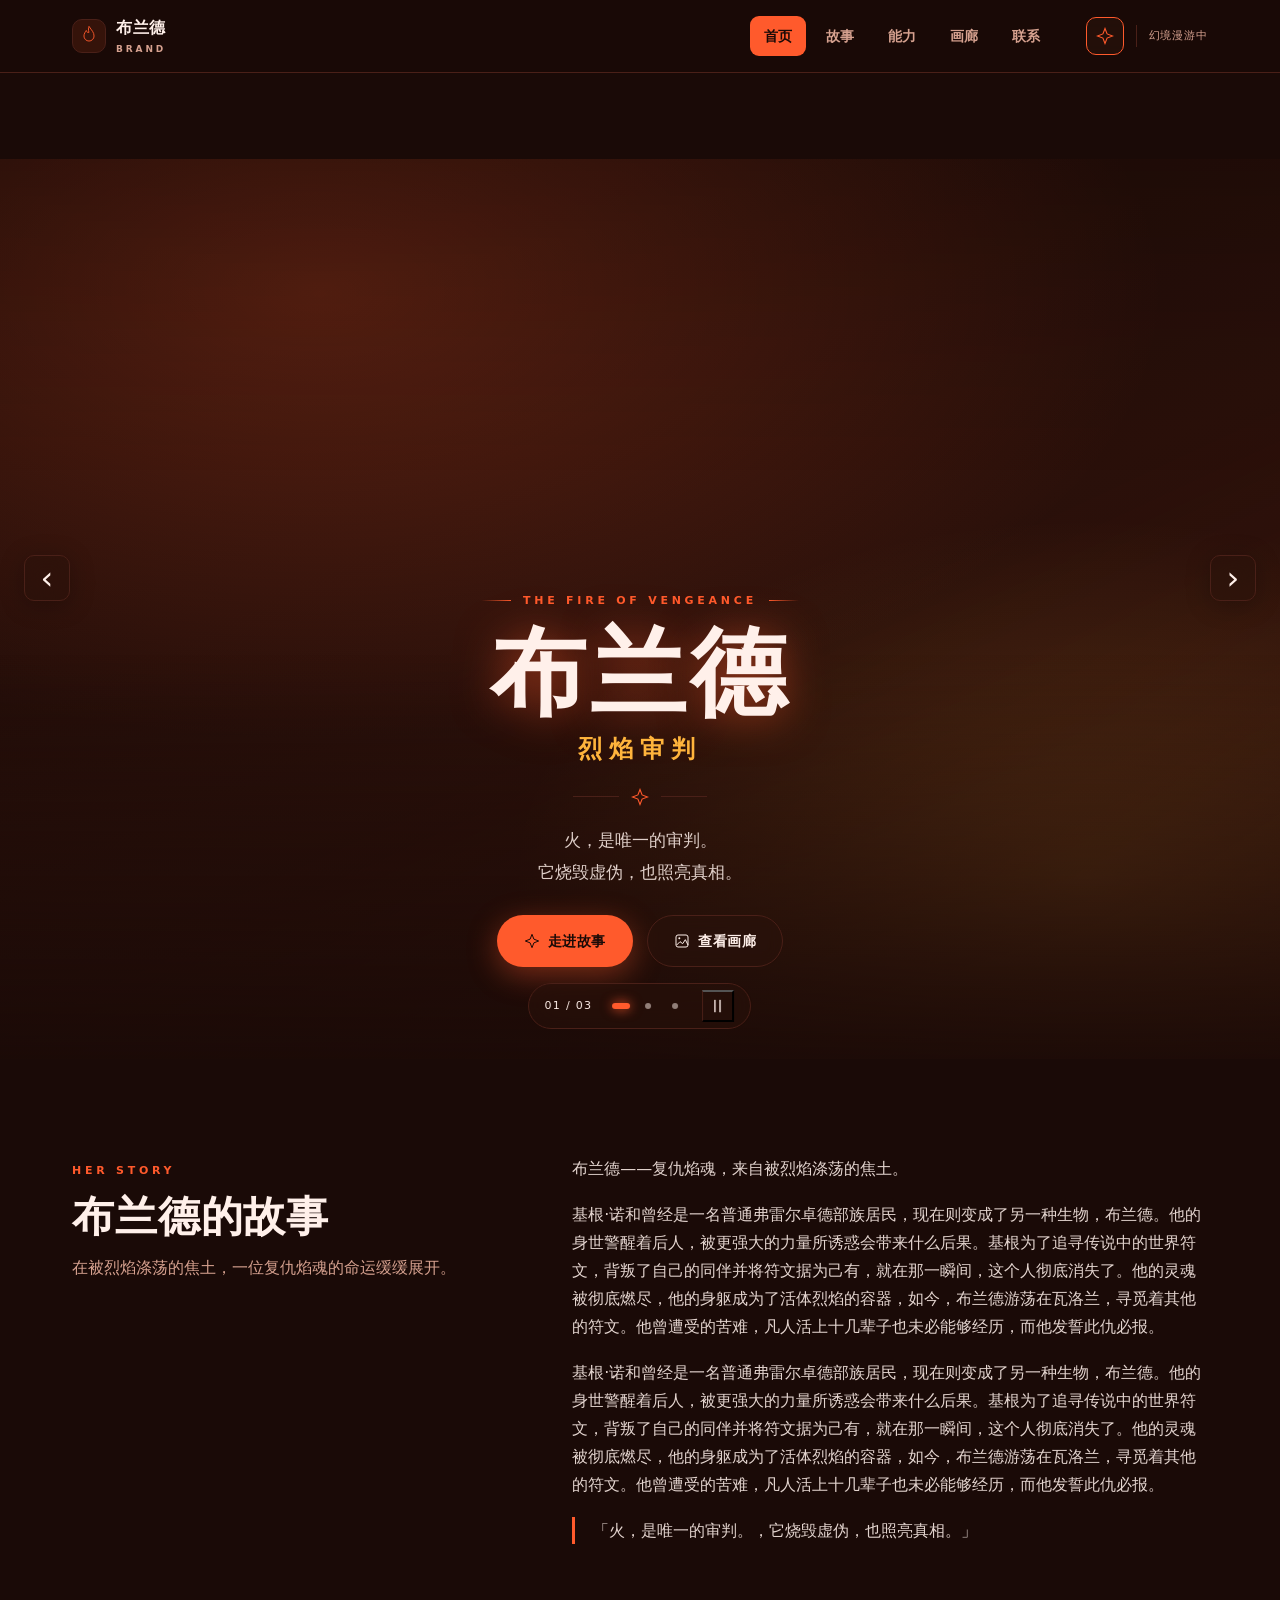
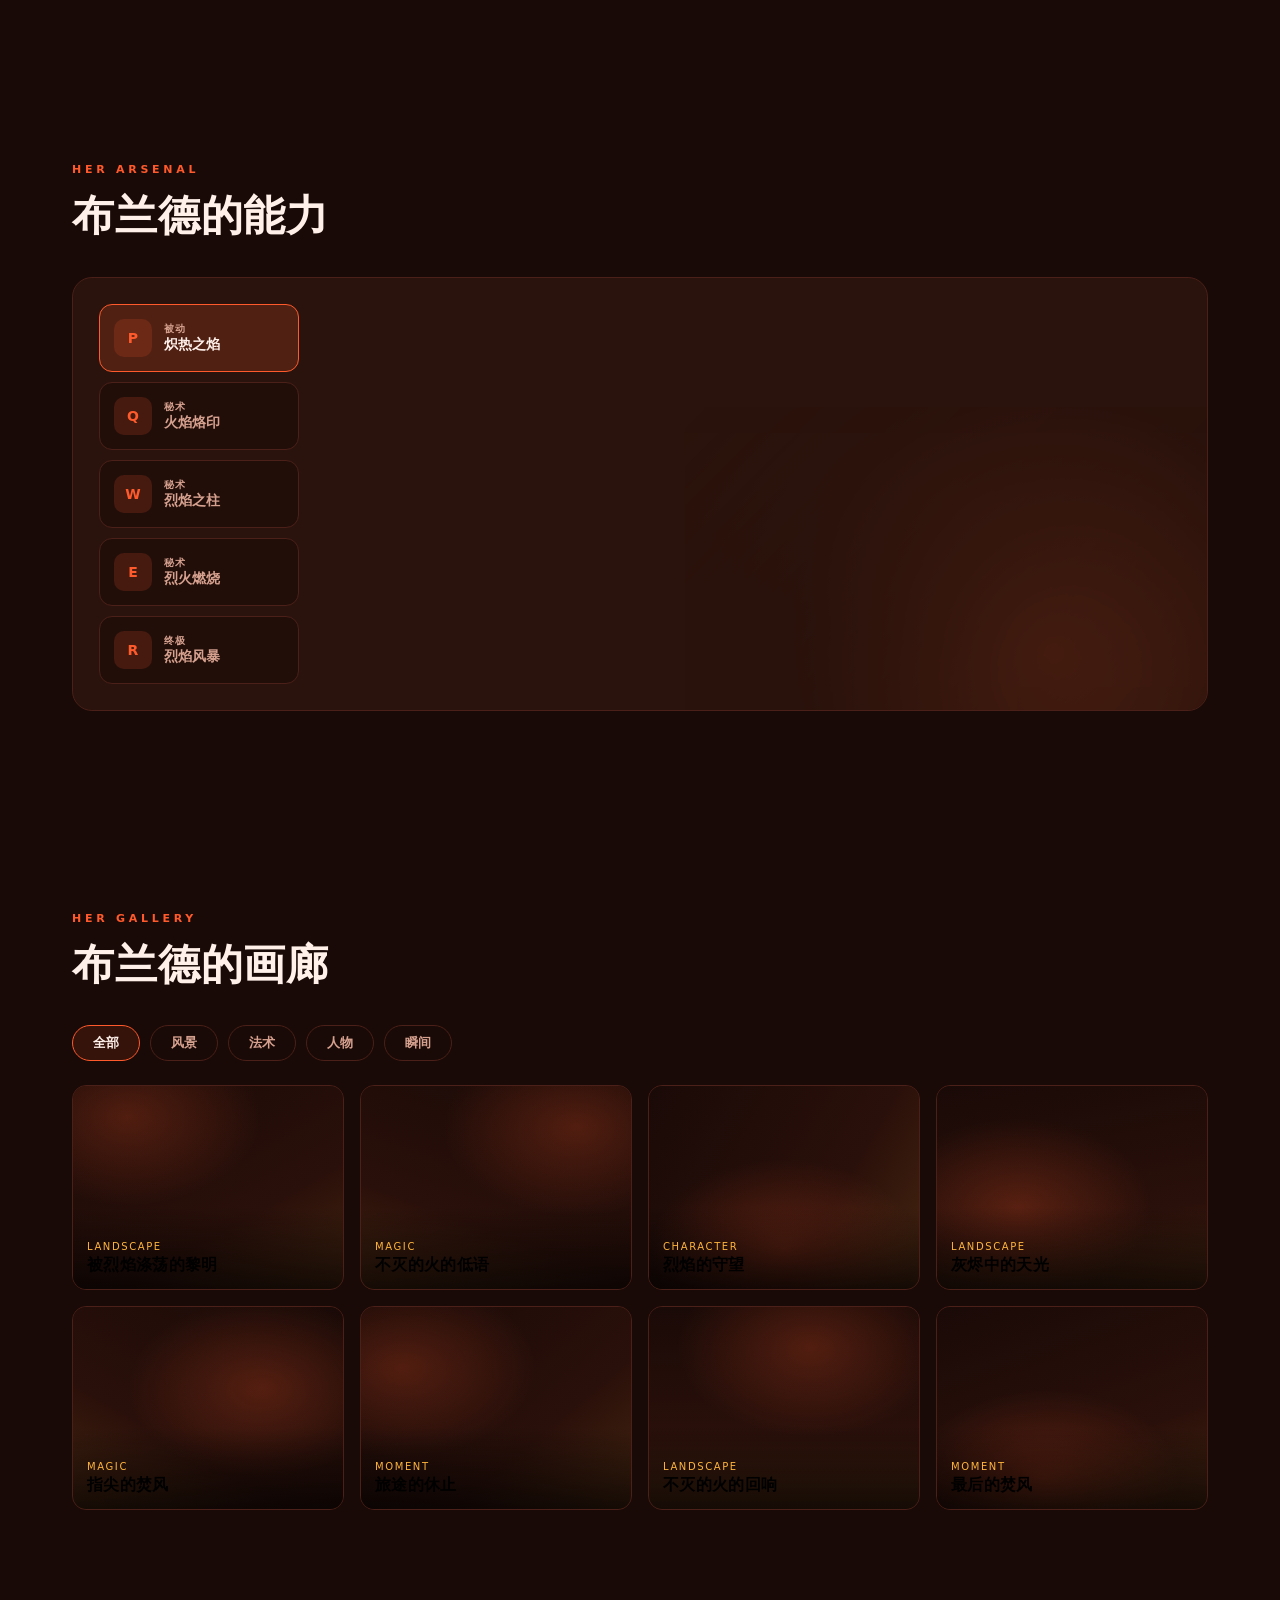
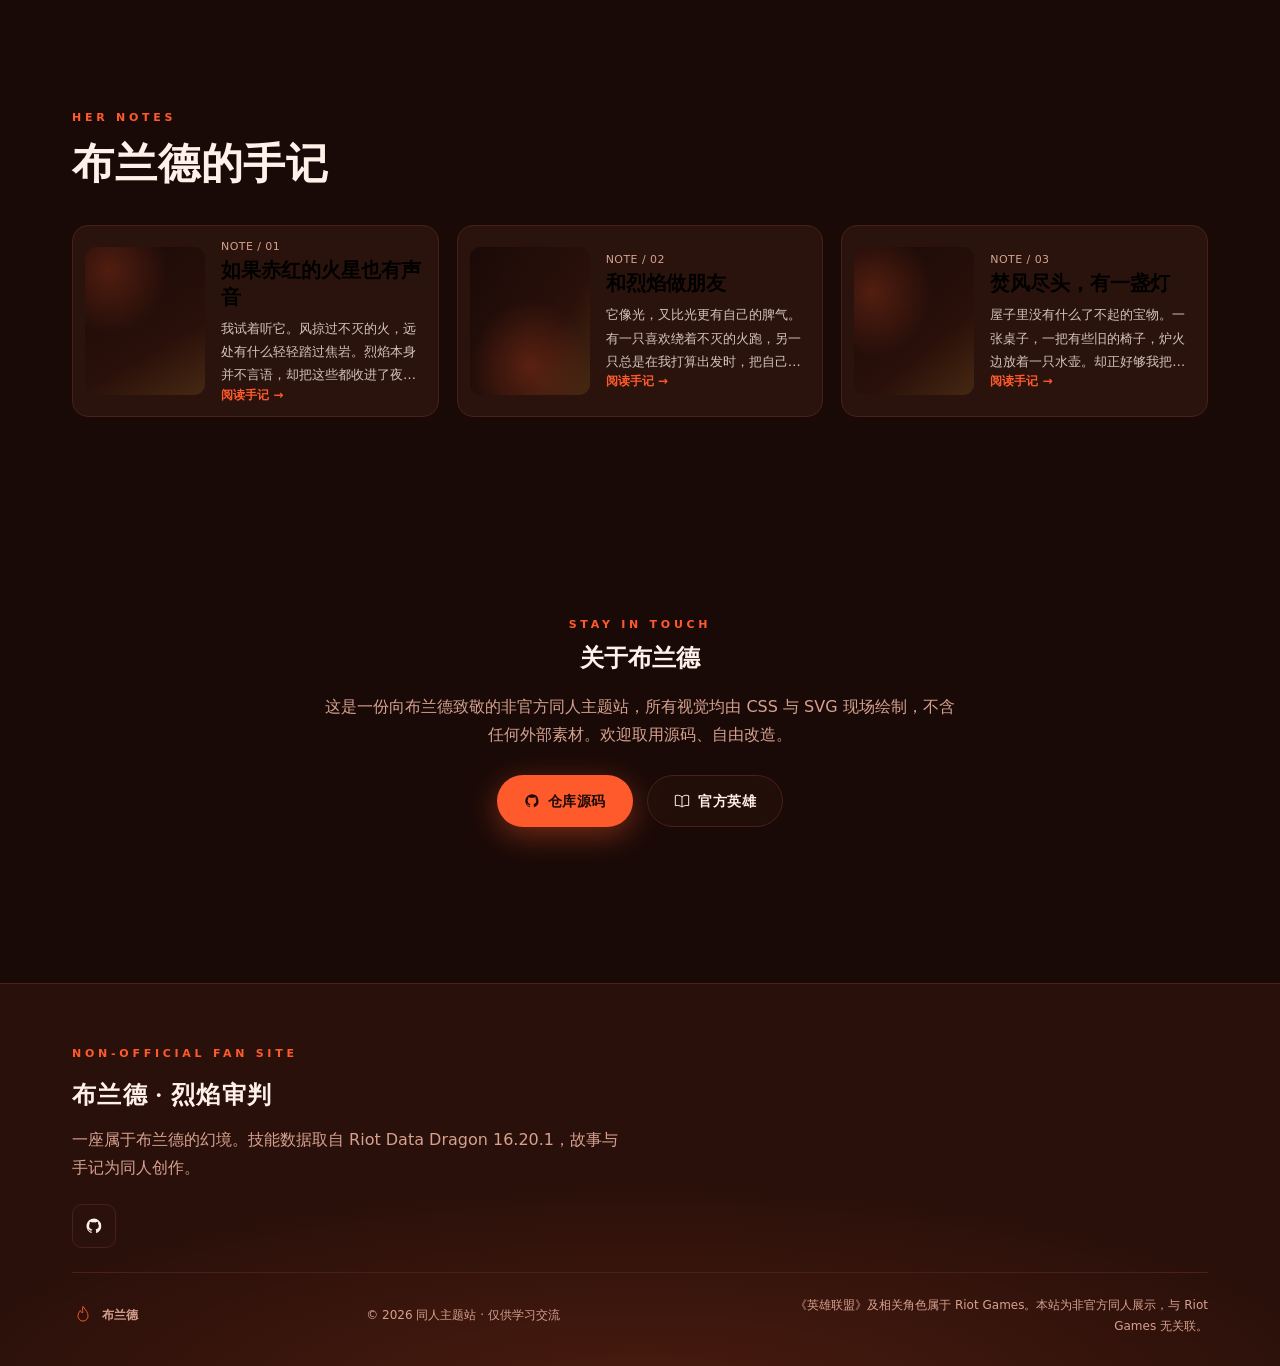
==== index.html @ a751c7f3 "feat: 布兰德 · 烈焰审判 专属同人站 v1.0" ====
<!doctype html>
<html lang="zh-CN">
<head>
  <meta charset="utf-8">
  <meta name="viewport" content="width=device-width, initial-scale=1">
  <meta name="theme-color" content="#1a0a07">
  <meta name="description" content="布兰德（复仇焰魂）非官方同人主题站——在被烈焰涤荡的焦土的幻境里，重温她的技能、故事与瞬间。">
  <title>布兰德 · 烈焰审判</title>
  <link rel="icon" type="image/svg+xml" href="assets/favicon.svg">
  <link rel="stylesheet" href="styles.css">
  <script src="script.js" defer></script>
</head>
<body>
  <a class="skip-link" href="#main">跳到主要内容</a>
  <svg class="icon-library" aria-hidden="true" xmlns="http://www.w3.org/2000/svg">
    <symbol id="icon-sigil" viewBox="0 0 48 48"><path d="M24 3c6 9 11 13 11 21a11 11 0 0 1-22 0c0-5 3-9 5-12 1 4 4 5 6 4-2-5-1-10 0-13Z" fill="none" stroke="currentColor" stroke-width="2" stroke-linejoin="round"/></symbol>
    <symbol id="icon-star" viewBox="0 0 24 24"><path d="m12 2 2.8 7.2L22 12l-7.2 2.8L12 22l-2.8-7.2L2 12l7.2-2.8L12 2Z" fill="none" stroke="currentColor" stroke-width="1.5"/></symbol>
    <symbol id="icon-moon" viewBox="0 0 24 24"><path d="M20.8 14A9 9 0 0 1 10 3.2 9 9 0 1 0 20.8 14Z" fill="none" stroke="currentColor" stroke-width="1.5"/></symbol>
    <symbol id="icon-image" viewBox="0 0 24 24"><rect x="3" y="3" width="18" height="18" rx="3" fill="none" stroke="currentColor" stroke-width="1.5"/><circle cx="8" cy="8" r="1.5" fill="currentColor"/><path d="m4 18 5-5 4 3 4-6 4 8" fill="none" stroke="currentColor" stroke-width="1.5"/></symbol>
    <symbol id="icon-book" viewBox="0 0 24 24"><path d="M12 6C9 3 5 3 2 4v15c4-1 7 0 10 2 3-2 6-3 10-2V4c-3-1-7-1-10 2Zm0 0v15" fill="none" stroke="currentColor" stroke-width="1.5"/></symbol>
    <symbol id="icon-mail" viewBox="0 0 24 24"><rect x="2" y="4" width="20" height="16" rx="3" fill="none" stroke="currentColor" stroke-width="1.5"/><path d="m3 5 9 8 9-8" fill="none" stroke="currentColor" stroke-width="1.5"/></symbol>
    <symbol id="icon-github" viewBox="0 0 24 24"><path d="M12 2a10 10 0 0 0-3.2 19.5v-2.3c-2.6.6-3.2-1.1-3.2-1.1-.4-1-1-1.3-1-1.3-.9-.6.1-.6.1-.6 1 0 1.5 1 1.5 1 .9 1.5 2.3 1 2.8.8.1-.7.4-1.2.7-1.5-2.1-.2-4.3-1.1-4.3-4.8 0-1.1.4-2 1-2.7-.1-.2-.4-1.3.1-2.7 0 0 .9-.3 2.8 1a9.4 9.4 0 0 1 5.1 0c2-1.3 2.8-1 2.8-1 .6 1.4.2 2.5.1 2.7.7.7 1.1 1.6 1.1 2.7 0 3.7-2.2 4.5-4.3 4.8.4.3.7.9.7 1.8v3.2A10 10 0 0 0 12 2Z" fill="currentColor"/></symbol>
  </svg>

  <header class="site-header">
    <nav class="navigation" aria-label="主导航">
      <a class="brand" href="#home" aria-label="布兰德首页"><span class="brand-mark"><svg><use href="#icon-sigil"/></svg></span><span>布兰德<small>BRAND</small></span></a>
      <div class="nav-links" id="nav-menu">
        <a href="#home" class="active">首页</a><a href="#story-detail">故事</a><a href="#ability-detail">能力</a><a href="#gallery">画廊</a><a href="#contact">联系</a>
      </div>
      <div class="nav-tools"><button class="icon-button atmosphere-button" type="button" aria-label="关闭粒子效果" aria-pressed="true" title="粒子效果"><svg><use href="#icon-star"/></svg></button><span class="nav-divider"></span><span class="nav-note">幻境漫游中</span><button class="menu-toggle icon-button" type="button" aria-controls="nav-menu" aria-expanded="false" aria-label="打开导航菜单"><span></span><span></span></button></div>
    </nav>
  </header>

  <main id="main">
    <section id="home" class="hero" aria-labelledby="hero-title" aria-roledescription="轮播图">
      <div class="hero-slides"><div class="hero-track" id="hero-track">
        <div class="hero-image" data-label="主视觉" role="img" aria-label="主视觉：布兰德的主题幻境" style="background:radial-gradient(120% 90% at 25% 15%, #ff5a2c40 0%, transparent 55%), radial-gradient(90% 80% at 85% 80%, #ffb43c2e 0%, transparent 50%), linear-gradient(155deg, #1a0a07 0%, #2a100a 55%, #ff5a2c1f 100%)"></div>
<div class="hero-image" data-label="幻境" role="img" aria-label="幻境：布兰德的主题幻境" style="background:radial-gradient(100% 100% at 80% 20%, #ffb43c33 0%, transparent 55%), linear-gradient(200deg, #2a100a 0%, #1a0a07 60%, #ff5a2c22 100%)"></div>
<div class="hero-image" data-label="余光" role="img" aria-label="余光：布兰德的主题幻境" style="background:radial-gradient(110% 90% at 50% 90%, #ff5a2c33 0%, transparent 55%), linear-gradient(120deg, #1a0a07 0%, #2a100a 70%, #ffb43c1f 100%)"></div>
      </div></div>
      <div class="hero-shade"></div><div class="particles" aria-hidden="true"></div>
      <button class="hero-arrow hero-previous icon-button" type="button" aria-label="上一张主视觉" aria-controls="hero-track" hidden>‹</button>
      <button class="hero-arrow hero-next icon-button" type="button" aria-label="下一张主视觉" aria-controls="hero-track" hidden>›</button>
      <div class="hero-content">
        <p class="eyebrow"><span></span> THE FIRE OF VENGEANCE <span></span></p>
        <h1 id="hero-title">布兰德</h1>
        <p class="hero-subtitle">烈焰审判</p>
        <div class="ornament" aria-hidden="true"><i></i><svg><use href="#icon-star"/></svg><i></i></div>
        <p class="hero-description">火，是唯一的审判。<br>它烧毁虚伪，也照亮真相。</p>
        <div class="hero-actions"><a class="button button-primary" href="#story-detail"><svg><use href="#icon-star"/></svg>走进故事</a><a class="button button-glass" href="#gallery"><svg><use href="#icon-image"/></svg>查看画廊</a></div>
      </div>
      <div class="hero-carousel-controls" role="group" aria-label="主视觉轮播控制" hidden>
        <span class="hero-slide-count" aria-hidden="true">01 / 03</span>
        <div class="hero-dots"><button type="button" class="hero-dot" data-hero-slide="0" aria-label="切换到第 1 张主视觉" aria-controls="hero-track" aria-pressed="true"></button><button type="button" class="hero-dot" data-hero-slide="1" aria-label="切换到第 2 张主视觉" aria-controls="hero-track" aria-pressed="false"></button><button type="button" class="hero-dot" data-hero-slide="2" aria-label="切换到第 3 张主视觉" aria-controls="hero-track" aria-pressed="false"></button></div>
        <button class="hero-play-toggle" type="button" aria-label="暂停自动轮播" aria-controls="hero-track" aria-pressed="false"><span aria-hidden="true">Ⅱ</span></button>
      </div>
      <span class="sr-only" id="hero-slide-status" role="status" aria-live="polite" aria-atomic="true"></span>
    </section>

    <section id="story-detail" class="story-section" aria-labelledby="story-title">
      <div class="story-inner">
        <div class="section-heading">
          <p class="eyebrow">HER STORY</p>
          <h2 id="story-title">布兰德的故事</h2>
          <p class="section-intro">在被烈焰涤荡的焦土，一位复仇焰魂的命运缓缓展开。</p>
        </div>
        <div class="story-copy">
          <p class="story-description">布兰德——复仇焰魂，来自被烈焰涤荡的焦土。</p><p>基根·诺和曾经是一名普通弗雷尔卓德部族居民，现在则变成了另一种生物，布兰德。他的身世警醒着后人，被更强大的力量所诱惑会带来什么后果。基根为了追寻传说中的世界符文，背叛了自己的同伴并将符文据为己有，就在那一瞬间，这个人彻底消失了。他的灵魂被彻底燃尽，他的身躯成为了活体烈焰的容器，如今，布兰德游荡在瓦洛兰，寻觅着其他的符文。他曾遭受的苦难，凡人活上十几辈子也未必能够经历，而他发誓此仇必报。</p><p>基根·诺和曾经是一名普通弗雷尔卓德部族居民，现在则变成了另一种生物，布兰德。他的身世警醒着后人，被更强大的力量所诱惑会带来什么后果。基根为了追寻传说中的世界符文，背叛了自己的同伴并将符文据为己有，就在那一瞬间，这个人彻底消失了。他的灵魂被彻底燃尽，他的身躯成为了活体烈焰的容器，如今，布兰德游荡在瓦洛兰，寻觅着其他的符文。他曾遭受的苦难，凡人活上十几辈子也未必能够经历，而他发誓此仇必报。</p><p class="story-quote">「火，是唯一的审判。，它烧毁虚伪，也照亮真相。」</p>
        </div>
      </div>
    </section>

    <section id="ability-detail" class="abilities-section" aria-labelledby="ability-title">
      <div class="section-heading">
        <p class="eyebrow">HER ARSENAL</p>
        <h2 id="ability-title">布兰德的能力</h2>
      </div>
      <div class="ability-panel">
        <div class="ability-tabs" role="tablist" aria-label="技能切换">
          <button id="tab-passive" role="tab" data-ability="passive" aria-selected="true" aria-controls="ability-content" tabindex="0"><span class="ability-badge">P</span><span><small>被动</small>炽热之焰</span></button>
<button id="tab-q" role="tab" data-ability="q" aria-selected="false" aria-controls="ability-content" tabindex="-1"><span class="ability-badge">Q</span><span><small>秘术</small>火焰烙印</span></button>
<button id="tab-w" role="tab" data-ability="w" aria-selected="false" aria-controls="ability-content" tabindex="-1"><span class="ability-badge">W</span><span><small>秘术</small>烈焰之柱</span></button>
<button id="tab-e" role="tab" data-ability="e" aria-selected="false" aria-controls="ability-content" tabindex="-1"><span class="ability-badge">E</span><span><small>秘术</small>烈火燃烧</span></button>
<button id="tab-r" role="tab" data-ability="r" aria-selected="false" aria-controls="ability-content" tabindex="-1"><span class="ability-badge">R</span><span><small>终极</small>烈焰风暴</span></button>
        </div>
        <div class="ability-content" id="ability-content" role="tabpanel" tabindex="0" aria-labelledby="tab-passive">
          <p class="eyebrow" id="ability-label"></p>
          <h3 id="ability-name"></h3>
          <p id="ability-description"></p>
        </div>
        <div class="ability-art" aria-hidden="true"></div>
      </div>
    </section>

    <section id="gallery" class="gallery-section" aria-labelledby="gallery-title">
      <div class="section-heading">
        <p class="eyebrow">HER GALLERY</p>
        <h2 id="gallery-title">布兰德的画廊</h2>
      </div>
      <div class="gallery-filters" role="group" aria-label="画廊分类筛选">
        <button type="button" data-filter="all" class="selected" aria-pressed="true">全部</button>
        <button type="button" data-filter="landscape" aria-pressed="false">风景</button>
        <button type="button" data-filter="magic" aria-pressed="false">法术</button>
        <button type="button" data-filter="character" aria-pressed="false">人物</button>
        <button type="button" data-filter="moment" aria-pressed="false">瞬间</button>
      </div>
      <div class="gallery-grid">
        <button class="gallery-item" data-category="landscape" data-scene="1" aria-label="查看：被烈焰涤荡的黎明"><span class="gallery-art scene-1" aria-hidden="true"></span><span class="gallery-caption"><small>LANDSCAPE</small><strong>被烈焰涤荡的黎明</strong></span></button>
<button class="gallery-item" data-category="magic" data-scene="2" aria-label="查看：不灭的火的低语"><span class="gallery-art scene-2" aria-hidden="true"></span><span class="gallery-caption"><small>MAGIC</small><strong>不灭的火的低语</strong></span></button>
<button class="gallery-item" data-category="character" data-scene="3" aria-label="查看：烈焰的守望"><span class="gallery-art scene-3" aria-hidden="true"></span><span class="gallery-caption"><small>CHARACTER</small><strong>烈焰的守望</strong></span></button>
<button class="gallery-item" data-category="landscape" data-scene="4" aria-label="查看：灰烬中的天光"><span class="gallery-art scene-4" aria-hidden="true"></span><span class="gallery-caption"><small>LANDSCAPE</small><strong>灰烬中的天光</strong></span></button>
<button class="gallery-item" data-category="magic" data-scene="5" aria-label="查看：指尖的焚风"><span class="gallery-art scene-5" aria-hidden="true"></span><span class="gallery-caption"><small>MAGIC</small><strong>指尖的焚风</strong></span></button>
<button class="gallery-item" data-category="moment" data-scene="6" aria-label="查看：旅途的休止"><span class="gallery-art scene-6" aria-hidden="true"></span><span class="gallery-caption"><small>MOMENT</small><strong>旅途的休止</strong></span></button>
<button class="gallery-item" data-category="landscape" data-scene="7" aria-label="查看：不灭的火的回响"><span class="gallery-art scene-7" aria-hidden="true"></span><span class="gallery-caption"><small>LANDSCAPE</small><strong>不灭的火的回响</strong></span></button>
<button class="gallery-item" data-category="moment" data-scene="8" aria-label="查看：最后的焚风"><span class="gallery-art scene-8" aria-hidden="true"></span><span class="gallery-caption"><small>MOMENT</small><strong>最后的焚风</strong></span></button>
      </div>
    </section>

    <section id="journal" class="journal-section" aria-labelledby="journal-title">
      <div class="section-heading">
        <p class="eyebrow">HER NOTES</p>
        <h2 id="journal-title">布兰德的手记</h2>
      </div>
      <div class="journal-list">
        <button class="journal-card" data-article="0" aria-label="阅读：如果赤红的火星也有声音"><span class="journal-art scene-1" aria-hidden="true"></span><span class="journal-copy"><span class="journal-meta">NOTE / 01</span><strong>如果赤红的火星也有声音</strong><span class="journal-excerpt">我试着听它。风掠过不灭的火，远处有什么轻轻踏过焦岩。烈焰本身并不言语，却把这些都收进了夜色。</span><span class="read-label">阅读手记 →</span></span></button>
<button class="journal-card" data-article="1" aria-label="阅读：和烈焰做朋友"><span class="journal-art scene-3" aria-hidden="true"></span><span class="journal-copy"><span class="journal-meta">NOTE / 02</span><strong>和烈焰做朋友</strong><span class="journal-excerpt">它像光，又比光更有自己的脾气。有一只喜欢绕着不灭的火跑，另一只总是在我打算出发时，把自己团成一小团。我分不清那是不是休息，但我决定尊重它的安排。</span><span class="read-label">阅读手记 →</span></span></button>
<button class="journal-card" data-article="2" aria-label="阅读：焚风尽头，有一盏灯"><span class="journal-art scene-6" aria-hidden="true"></span><span class="journal-copy"><span class="journal-meta">NOTE / 03</span><strong>焚风尽头，有一盏灯</strong><span class="journal-excerpt">屋子里没有什么了不起的宝物。一张桌子，一把有些旧的椅子，炉火边放着一只水壶。却正好够我把斗篷晾开，把不灭的火摊在桌上，让赶了一天路的手指慢慢暖起来。</span><span class="read-label">阅读手记 →</span></span></button>
      </div>
    </section>

    <section id="contact" class="contact-section" aria-labelledby="contact-title">
      <div class="contact-inner">
        <p class="eyebrow">STAY IN TOUCH</p>
        <h2 id="contact-title">关于布兰德</h2>
        <p class="contact-copy">这是一份向布兰德致敬的非官方同人主题站，所有视觉均由 CSS 与 SVG 现场绘制，不含任何外部素材。欢迎取用源码、自由改造。</p>
        <div class="contact-actions">
          <a class="button button-primary" href="https://github.com/heqiangdiao-wq/lol-brand" rel="noopener"><svg><use href="#icon-github"/></svg>仓库源码</a>
          <a class="button button-glass" href="https://www.leagueoflegends.com/zh-tw/champions/" rel="noopener"><svg><use href="#icon-book"/></svg>官方英雄</a>
        </div>
      </div>
    </section>
  </main>

  <footer class="site-footer">
    <div class="footer-glow" aria-hidden="true"></div>
    <div class="footer-content">
      <p class="eyebrow">NON-OFFICIAL FAN SITE</p>
      <h2>布兰德 · 烈焰审判</h2>
      <p>一座属于布兰德的幻境。技能数据取自 Riot Data Dragon 16.20.1，故事与手记为同人创作。</p>
      <div class="footer-socials">
        <a class="icon-button" href="https://github.com/heqiangdiao-wq/lol-brand" rel="noopener" aria-label="GitHub 仓库"><svg><use href="#icon-github"/></svg></a>
      </div>
      <div class="footer-bottom">
        <p class="footer-brand"><svg class="footer-mark"><use href="#icon-sigil"/></svg> 布兰德</p>
        <p>© <span id="copyright-year">2026</span> 同人主题站 · 仅供学习交流</p>
        <p class="legal-note">《英雄联盟》及相关角色属于 Riot Games。本站为非官方同人展示，与 Riot Games 无关联。</p>
      </div>
    </div>
  </footer>

  <dialog class="lightbox" id="gallery-dialog" aria-label="画廊大图">
    <button class="dialog-close icon-button" type="button" aria-label="关闭大图">×</button>
    <div class="lightbox-image" id="lightbox-image" role="img" aria-label=""></div>
    <div class="lightbox-bottom">
      <h2 id="lightbox-title"></h2>
      <div class="lightbox-nav">
        <button class="icon-button" id="gallery-prev" type="button" aria-label="上一张">‹</button>
        <span id="lightbox-counter"></span>
        <button class="icon-button" id="gallery-next" type="button" aria-label="下一张">›</button>
      </div>
    </div>
  </dialog>

  <dialog class="article" id="article-dialog" aria-label="手记阅读">
    <button class="dialog-close icon-button" type="button" aria-label="关闭手记">×</button>
    <div class="article-cover" id="article-cover"></div>
    <div class="article-body">
      <h2 id="article-title"></h2>
      <div id="article-content"></div>
    </div>
  </dialog>
</body>
</html>
---- styles.css ----
/* ====== 布兰德 · 主题变量 ====== */
:root{
  --bg:#1a0a07; --bg-2:#2a100a; --panel:#2a130c;
  --primary:#ff5a2c; --primary-2:#ff8a2c; --accent:#ffb43c;
  --text:#fff0ea; --muted:#d6a18f; --line:#4a2018; --flake:#ff9a5a;
  --sans:"PingFang SC","Microsoft YaHei","Hiragino Sans GB",system-ui,-apple-system,"Segoe UI",Roboto,sans-serif;
  --serif:"Songti SC","SimSun",Georgia,"Times New Roman",serif;
}
*{box-sizing:border-box;margin:0;padding:0}
html{scroll-behavior:smooth;scroll-padding-top:84px}
body{background:var(--bg);color:var(--text);font-family:var(--sans);line-height:1.75;-webkit-font-smoothing:antialiased;overflow-x:hidden}
a{color:inherit;text-decoration:none}
img{max-width:100%;display:block}
.sr-only{position:absolute;width:1px;height:1px;padding:0;margin:-1px;overflow:hidden;clip-path:inset(50%);white-space:nowrap;border:0}
.skip-link{position:fixed;left:14px;top:-60px;z-index:60;background:var(--primary);color:var(--bg);padding:9px 16px;border-radius:8px;font-weight:700;transition:top .25s}
.skip-link:focus{top:14px}
:focus-visible{outline:2px solid var(--accent);outline-offset:3px;border-radius:4px}

/* ====== header / nav ====== */
.site-header{position:fixed;inset:0 0 auto;z-index:50;backdrop-filter:blur(14px);background:color-mix(in srgb,var(--bg) 72%,transparent);border-bottom:1px solid var(--line)}
.navigation{max-width:1180px;margin:0 auto;display:flex;align-items:center;gap:18px;padding:14px 22px}
.brand{display:flex;align-items:center;gap:10px;font-weight:800;letter-spacing:.04em}
.brand-mark{width:34px;height:34px;display:grid;place-items:center;color:var(--primary);border:1px solid var(--line);border-radius:10px;background:color-mix(in srgb,var(--primary) 12%,transparent)}
.brand-mark svg{width:22px;height:22px}
.brand small{display:block;font-size:9px;letter-spacing:.32em;color:var(--muted);font-weight:600}
.nav-links{display:flex;gap:6px;margin-left:auto}
.nav-links a{padding:8px 14px;border-radius:9px;color:var(--muted);font-size:14px;font-weight:600;transition:.2s}
.nav-links a:hover{color:var(--text);background:color-mix(in srgb,var(--primary) 12%,transparent)}
.nav-links a.active{color:var(--bg);background:var(--primary)}
.nav-tools{display:flex;align-items:center;gap:12px;margin-left:14px}
.nav-divider{width:1px;height:22px;background:var(--line)}
.nav-note{font-size:11px;color:var(--muted);letter-spacing:.08em}
.icon-button{display:grid;place-items:center;width:38px;height:38px;border-radius:10px;border:1px solid var(--line);background:color-mix(in srgb,var(--panel) 60%,transparent);color:var(--text);cursor:pointer;transition:.2s}
.icon-button:hover{border-color:var(--primary);color:var(--primary)}
.icon-button svg{width:18px;height:18px;fill:currentColor}
.atmosphere-button[aria-pressed="true"]{color:var(--primary);border-color:var(--primary)}
.menu-toggle{display:none;flex-direction:column;gap:4px}
.menu-toggle span{width:18px;height:2px;background:currentColor;border-radius:2px}
@media(max-width:760px){.nav-links{position:fixed;inset:64px 14px auto;flex-direction:column;background:var(--bg-2);border:1px solid var(--line);border-radius:14px;padding:10px;gap:4px;display:none}
.nav-links.open{display:flex}
.nav-links a{padding:12px 14px}
.menu-toggle{display:flex}
.nav-note{display:none}}

/* ====== hero ====== */
.hero{position:relative;height:100svh;min-height:620px;display:flex;align-items:flex-end;overflow:hidden}
.hero-slides{position:absolute;inset:0;z-index:-3;overflow:hidden}
.hero-track{display:flex;width:100%;height:100%;will-change:transform}
.hero-track.is-ready{transition:transform .8s cubic-bezier(.65,0,.35,1)}
.hero-track>.hero-image{flex:0 0 100%;width:100%;height:100%;min-width:0;background-size:cover;background-position:center}
.hero-shade{position:absolute;inset:0;z-index:-2;background:linear-gradient(180deg,rgba(0,0,0,.15) 0%,transparent 35%,transparent 55%,color-mix(in srgb,var(--bg) 92%,transparent) 100%)}
.particles{position:absolute;inset:0;z-index:-1;pointer-events:none;overflow:hidden}
.snowflake{position:absolute;top:-8%;width:6px;height:6px;border-radius:50%;background:var(--flake);opacity:.7;box-shadow:0 0 8px var(--flake);animation:fall linear infinite}
@keyframes fall{0%{transform:translateY(-10vh) translateX(0)}100%{transform:translateY(112vh) translateX(20px)}}
.hero-content{position:relative;z-index:3;max-width:760px;padding:0 30px 92px;margin:0 auto;width:100%;text-align:center}
.eyebrow{display:inline-flex;align-items:center;gap:12px;font-size:11px;letter-spacing:.34em;color:var(--primary);font-weight:700}
.eyebrow span{width:30px;height:1px;background:linear-gradient(90deg,transparent,var(--primary))}
.eyebrow span:last-child{background:linear-gradient(90deg,var(--primary),transparent)}
.hero h1{font-family:var(--serif);font-size:96px;line-height:1;margin:16px 0 6px;letter-spacing:.04em;text-shadow:0 4px 40px color-mix(in srgb,var(--primary) 50%,transparent)}
.hero-subtitle{font-size:24px;color:var(--accent);letter-spacing:.3em;font-weight:600}
.ornament{display:flex;align-items:center;justify-content:center;gap:12px;margin:18px 0}
.ornament i{width:46px;height:1px;background:var(--line)}
.ornament svg{width:18px;height:18px;color:var(--primary);fill:none;stroke:var(--primary);stroke-width:1.4}
.hero-description{font-size:17px;color:color-mix(in srgb,var(--text) 86%,transparent);line-height:1.9}
.hero-actions{display:flex;gap:14px;justify-content:center;margin-top:26px;flex-wrap:wrap}
.button{display:inline-flex;align-items:center;gap:8px;padding:13px 26px;border-radius:30px;font-weight:700;font-size:14px;letter-spacing:.04em;transition:.2s;border:1px solid transparent}
.button svg{width:16px;height:16px;fill:currentColor}
.button-primary{background:var(--primary);color:var(--bg);box-shadow:0 8px 30px color-mix(in srgb,var(--primary) 40%,transparent)}
.button-primary:hover{transform:translateY(-2px);box-shadow:0 12px 38px color-mix(in srgb,var(--primary) 55%,transparent)}
.button-glass{background:color-mix(in srgb,var(--panel) 55%,transparent);border-color:var(--line);color:var(--text);backdrop-filter:blur(8px)}
.button-glass:hover{border-color:var(--primary);color:var(--primary)}
.hero-arrow{position:absolute;top:44%;z-index:4;width:46px;height:46px;background:color-mix(in srgb,var(--panel) 40%,transparent);border-color:var(--line);backdrop-filter:blur(15px);font:32px/1 var(--sans);box-shadow:0 4px 25px rgba(0,0,0,.25)}
.hero-previous{left:24px}.hero-next{right:24px}
.hero-arrow[aria-disabled="true"]{opacity:.55}
.hero-carousel-controls{position:absolute;left:50%;bottom:30px;transform:translateX(-50%);z-index:4;display:flex;align-items:center;gap:16px;border:1px solid var(--line);border-radius:30px;padding:6px 16px;background:color-mix(in srgb,var(--panel) 45%,transparent);backdrop-filter:blur(16px)}
.hero-slide-count{font-size:11px;letter-spacing:.12em;color:var(--text);white-space:nowrap}
.hero-dots{display:flex;gap:3px;align-items:center}
.hero-dot{position:relative;display:block;width:24px;height:30px;background:transparent;padding:0;border:0;cursor:pointer}
.hero-dot:after{content:"";position:absolute;left:50%;top:50%;width:6px;height:6px;border-radius:6px;background:color-mix(in srgb,var(--text) 50%,transparent);transform:translate(-50%,-50%);transition:.3s}
.hero-dot[aria-pressed="true"]:after{width:18px;background:var(--primary);box-shadow:0 0 12px var(--primary)}
.hero-play-toggle{display:grid;place-items:center;width:32px;height:32px;border-left:1px solid var(--line);background:none;padding:0;color:var(--text);font-size:17px;cursor:pointer}
.hero-dot[aria-disabled="true"]{cursor:default}

/* ====== sections ====== */
.story-section,.abilities-section,.gallery-section,.journal-section,.contact-section{padding:96px 22px;max-width:1180px;margin:0 auto}
.section-heading{margin-bottom:34px}
.section-heading h2{font-family:var(--serif);font-size:42px;line-height:1.25;margin-top:8px;letter-spacing:.02em}
.section-intro{color:var(--muted);max-width:620px;margin-top:10px}
.story-inner{display:grid;grid-template-columns:1fr 1.4fr;gap:46px;align-items:start}
.story-copy p{margin-bottom:18px;font-size:16px;color:color-mix(in srgb,var(--text) 88%,transparent)}
.story-quote{font-family:var(--serif);font-size:22px;color:var(--primary);border-left:3px solid var(--primary);padding-left:18px;line-height:1.7}
@media(max-width:760px){.story-inner{grid-template-columns:1fr;gap:24px}.section-heading h2{font-size:32px}.hero h1{font-size:64px}.hero-subtitle{font-size:18px}}

/* ====== abilities ====== */
.ability-panel{display:grid;grid-template-columns:200px 1fr;gap:26px;background:var(--panel);border:1px solid var(--line);border-radius:20px;padding:26px;position:relative;overflow:hidden;min-height:420px}
.ability-tabs{display:flex;flex-direction:column;gap:10px}
.ability-tabs button{display:flex;align-items:center;gap:12px;padding:14px;border-radius:13px;border:1px solid var(--line);background:color-mix(in srgb,var(--bg) 50%,transparent);color:var(--muted);cursor:pointer;text-align:left;transition:.2s;font-family:inherit}
.ability-tabs button:hover{border-color:var(--primary);color:var(--text)}
.ability-tabs button[aria-selected="true"]{background:color-mix(in srgb,var(--primary) 18%,transparent);border-color:var(--primary);color:var(--text)}
.ability-badge{flex:0 0 38px;width:38px;height:38px;display:grid;place-items:center;border-radius:10px;background:color-mix(in srgb,var(--primary) 16%,transparent);color:var(--primary);font-weight:800;font-size:15px}
.ability-tabs button small{display:block;font-size:10px;letter-spacing:.12em;color:var(--muted)}
.ability-tabs button span{font-weight:700;font-size:14px}
.ability-content{padding:6px 4px}
.ability-content .eyebrow{margin-bottom:8px}
.ability-content h3{font-family:var(--serif);font-size:34px;margin-bottom:14px}
.ability-content>p:not(.eyebrow){font-size:16px;color:color-mix(in srgb,var(--text) 86%,transparent);line-height:1.9}
.ability-art{position:absolute;right:0;bottom:0;width:46%;height:70%;opacity:.16;background:radial-gradient(80% 80% at 50% 30%, #ff5a2c40 0%, transparent 60%), linear-gradient(160deg, #2a100a 0%, #1a0a07 100%);border-radius:0 0 20px 0;mask-image:linear-gradient(135deg,transparent,#000);pointer-events:none}
.ability-art:before{content:"";position:absolute;inset:0;background:radial-gradient(circle at 70% 80%,var(--primary) 0,transparent 60%)}
@media(max-width:760px){.ability-panel{grid-template-columns:1fr;min-height:auto}.ability-tabs{flex-direction:row;flex-wrap:wrap}.ability-tabs button{flex:1 1 40%}.ability-art{display:none}}

/* ====== gallery ====== */
.gallery-filters{display:flex;gap:10px;flex-wrap:wrap;margin-bottom:24px}
.gallery-filters button{padding:8px 20px;border-radius:30px;border:1px solid var(--line);background:transparent;color:var(--muted);cursor:pointer;font-family:inherit;font-size:13px;font-weight:600;transition:.2s}
.gallery-filters button.selected,.gallery-filters button:hover{border-color:var(--primary);color:var(--text);background:color-mix(in srgb,var(--primary) 12%,transparent)}
.gallery-grid{display:grid;grid-template-columns:repeat(4,1fr);gap:16px}
.gallery-item{position:relative;border:1px solid var(--line);border-radius:14px;overflow:hidden;cursor:pointer;background:var(--bg-2);text-align:left;padding:0;font-family:inherit;transition:.2s}
.gallery-item:hover{transform:translateY(-4px);border-color:var(--primary);box-shadow:0 16px 40px rgba(0,0,0,.35)}
.gallery-art{display:block;aspect-ratio:4/3;width:100%}
.gallery-caption{position:absolute;left:0;right:0;bottom:0;padding:34px 14px 13px;background:linear-gradient(0deg,rgba(0,0,0,.7),transparent)}
.gallery-caption small{display:block;font-size:10px;letter-spacing:.16em;color:var(--accent)}
.gallery-caption strong{display:block;font-size:16px;letter-spacing:.02em;margin-top:3px}
@media(max-width:900px){.gallery-grid{grid-template-columns:repeat(2,1fr)}}
@media(max-width:420px){.gallery-grid{grid-template-columns:1fr}}

/* ====== journal ====== */
.journal-list{display:grid;grid-template-columns:repeat(3,1fr);gap:18px}
.journal-card{display:grid;grid-template-columns:120px 1fr;gap:16px;padding:12px;background:var(--panel);border:1px solid var(--line);border-radius:16px;align-items:center;min-height:170px;cursor:pointer;font-family:inherit;text-align:left;transition:.2s}
.journal-card:hover{border-color:var(--primary);transform:translateY(-3px)}
.journal-art{height:148px;border-radius:11px;background:radial-gradient(80% 80% at 50% 30%, #ff5a2c40 0%, transparent 60%), linear-gradient(160deg, #2a100a 0%, #1a0a07 100%)}
.journal-copy strong{display:block;font-size:20px;margin:4px 0;font-family:var(--serif)}
.journal-meta{font-size:11px;color:var(--muted);letter-spacing:.04em}
.journal-excerpt{font-size:13px;color:color-mix(in srgb,var(--text) 80%,transparent);line-height:1.8;display:-webkit-box;-webkit-line-clamp:3;-webkit-box-orient:vertical;overflow:hidden;margin-top:6px}
.read-label{font-size:12px;color:var(--primary);margin-top:8px;font-weight:700}
@media(max-width:760px){.journal-list{grid-template-columns:1fr}.journal-card{min-height:auto}.journal-art{height:120px}}

/* ====== contact ====== */
.contact-section{text-align:center}
.contact-inner{max-width:640px;margin:0 auto}
.contact-copy{color:var(--muted);font-size:16px;margin:14px 0 26px}
.contact-actions{display:flex;gap:14px;justify-content:center;flex-wrap:wrap}

/* ====== footer ====== */
.site-footer{margin-top:60px;position:relative;border-top:1px solid var(--line);background:var(--bg-2)}
.footer-glow{position:absolute;inset:0;overflow:hidden;pointer-events:none}
.footer-glow:after{content:"";position:absolute;bottom:-30px;left:0;width:100%;height:300px;background:radial-gradient(80% 100% at 50% 100%,color-mix(in srgb,var(--primary) 30%,transparent),transparent 70%);opacity:.5}
.footer-content{max-width:1180px;margin:0 auto;padding:54px 22px 30px;position:relative}
.footer-content h2{font-family:var(--serif);font-size:24px;margin:8px 0 10px;letter-spacing:.06em}
.footer-content>p:not(.eyebrow){color:var(--muted);max-width:560px}
.footer-socials{margin:22px 0}
.footer-socials .icon-button{width:44px;height:44px}
.footer-bottom{display:flex;align-items:center;justify-content:space-between;gap:16px;flex-wrap:wrap;padding-top:22px;border-top:1px solid var(--line);margin-top:24px}
.footer-brand{display:flex;align-items:center;gap:8px;font-weight:800}
.footer-mark{width:22px;height:22px;color:var(--primary)}
.footer-bottom p{font-size:12px;color:var(--muted)}
.legal-note{text-align:right;font-size:11px;line-height:1.7;max-width:420px}

/* ====== dialogs ====== */
.lightbox,.article{position:fixed;inset:0;margin:auto;width:min(92vw,860px);height:fit-content;max-height:90vh;border:1px solid var(--line);border-radius:18px;background:var(--bg-2);color:var(--text);padding:0;overflow:hidden}
.lightbox[open],.article[open]{display:flex;flex-direction:column}
.lightbox::backdrop,.article::backdrop{background:rgba(2,4,12,.78);backdrop-filter:blur(6px)}
.dialog-close{position:absolute;top:12px;right:12px;z-index:5;font-size:22px;line-height:1;width:40px;height:40px}
.lightbox-image{width:100%;height:min(60svh,520px);background-size:cover!important;background-position:center!important}
.lightbox-bottom{padding:18px 22px;display:flex;align-items:center;justify-content:space-between;gap:14px}
.lightbox-bottom h2{font-family:var(--serif);font-size:22px}
.lightbox-nav{display:flex;align-items:center;gap:12px}
.lightbox-nav span{font-size:12px;color:var(--muted)}
.article-cover{height:200px;background:radial-gradient(80% 80% at 50% 30%, #ff5a2c40 0%, transparent 60%), linear-gradient(160deg, #2a100a 0%, #1a0a07 100%)}
.article-body{padding:26px 28px 32px;overflow:auto}
.article-body h2{font-family:var(--serif);font-size:28px;margin-bottom:16px}
.article-body p{font-size:16px;line-height:1.95;margin-bottom:14px;color:color-mix(in srgb,var(--text) 90%,transparent)}
body.modal-open{overflow:hidden}
@media(max-width:760px){.lightbox-image{height:auto;aspect-ratio:4/3}.legal-note{text-align:left}}

/* ====== scene gradients ====== */
.scene-1{background:radial-gradient(90% 80% at 20% 15%, #ff5a2c3a 0%, transparent 55%), linear-gradient(150deg, #1a0a07 0%, #2a100a 65%, #ffb43c22 100%)}
.scene-2{background:radial-gradient(90% 80% at 80% 20%, #ff5a2c3a 0%, transparent 55%), linear-gradient(200deg, #1a0a07 0%, #2a100a 65%, #ffb43c22 100%)}
.scene-3{background:radial-gradient(90% 80% at 50% 80%, #ff5a2c3a 0%, transparent 55%), linear-gradient(120deg, #1a0a07 0%, #2a100a 65%, #ffb43c22 100%)}
.scene-4{background:radial-gradient(90% 80% at 30% 60%, #ff5a2c3a 0%, transparent 55%), linear-gradient(170deg, #1a0a07 0%, #2a100a 65%, #ffb43c22 100%)}
.scene-5{background:radial-gradient(90% 80% at 70% 40%, #ff5a2c3a 0%, transparent 55%), linear-gradient(210deg, #1a0a07 0%, #2a100a 65%, #ffb43c22 100%)}
.scene-6{background:radial-gradient(90% 80% at 15% 30%, #ff5a2c3a 0%, transparent 55%), linear-gradient(140deg, #1a0a07 0%, #2a100a 65%, #ffb43c22 100%)}
.scene-7{background:radial-gradient(90% 80% at 60% 20%, #ff5a2c3a 0%, transparent 55%), linear-gradient(180deg, #1a0a07 0%, #2a100a 65%, #ffb43c22 100%)}
.scene-8{background:radial-gradient(90% 80% at 40% 85%, #ff5a2c3a 0%, transparent 55%), linear-gradient(160deg, #1a0a07 0%, #2a100a 65%, #ffb43c22 100%)}

@media(prefers-reduced-motion:reduce){html{scroll-behavior:auto}*,*:before,*:after{animation:none!important;transition:none!important}.particles{display:none}}
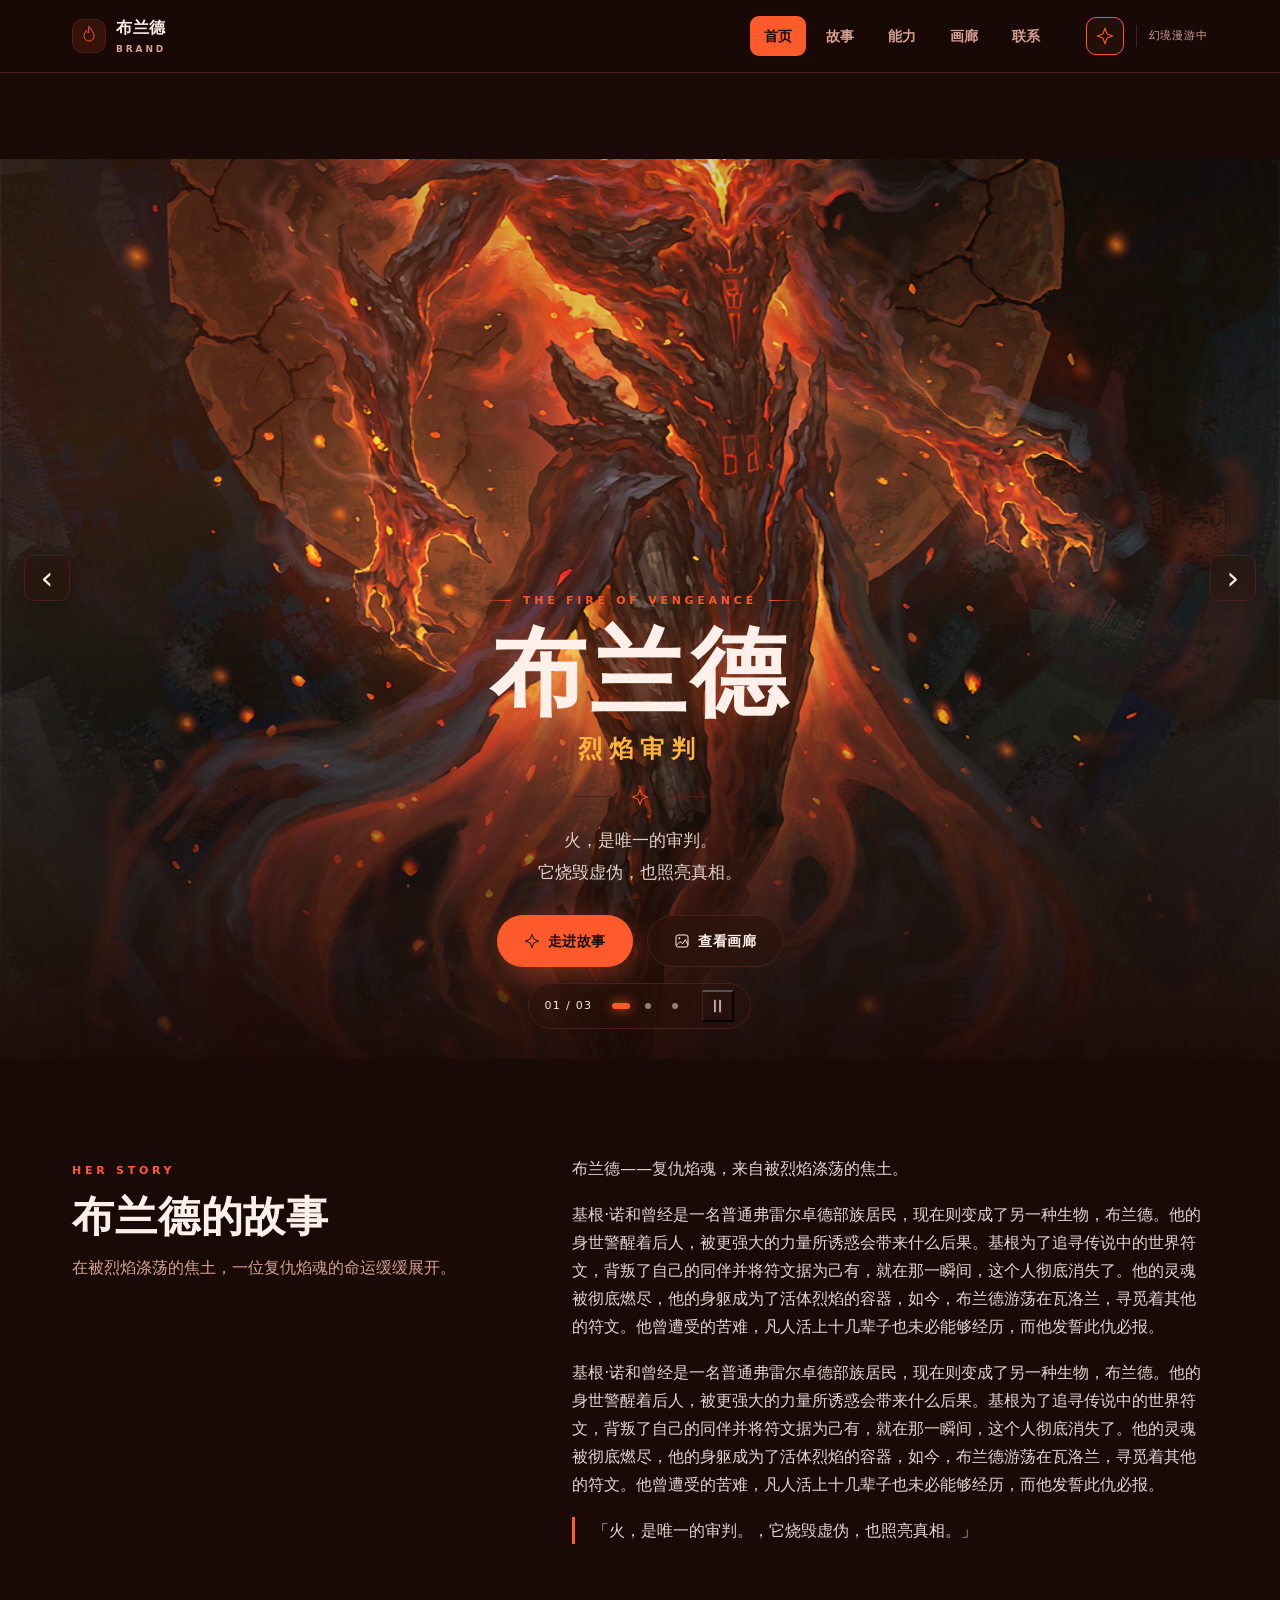
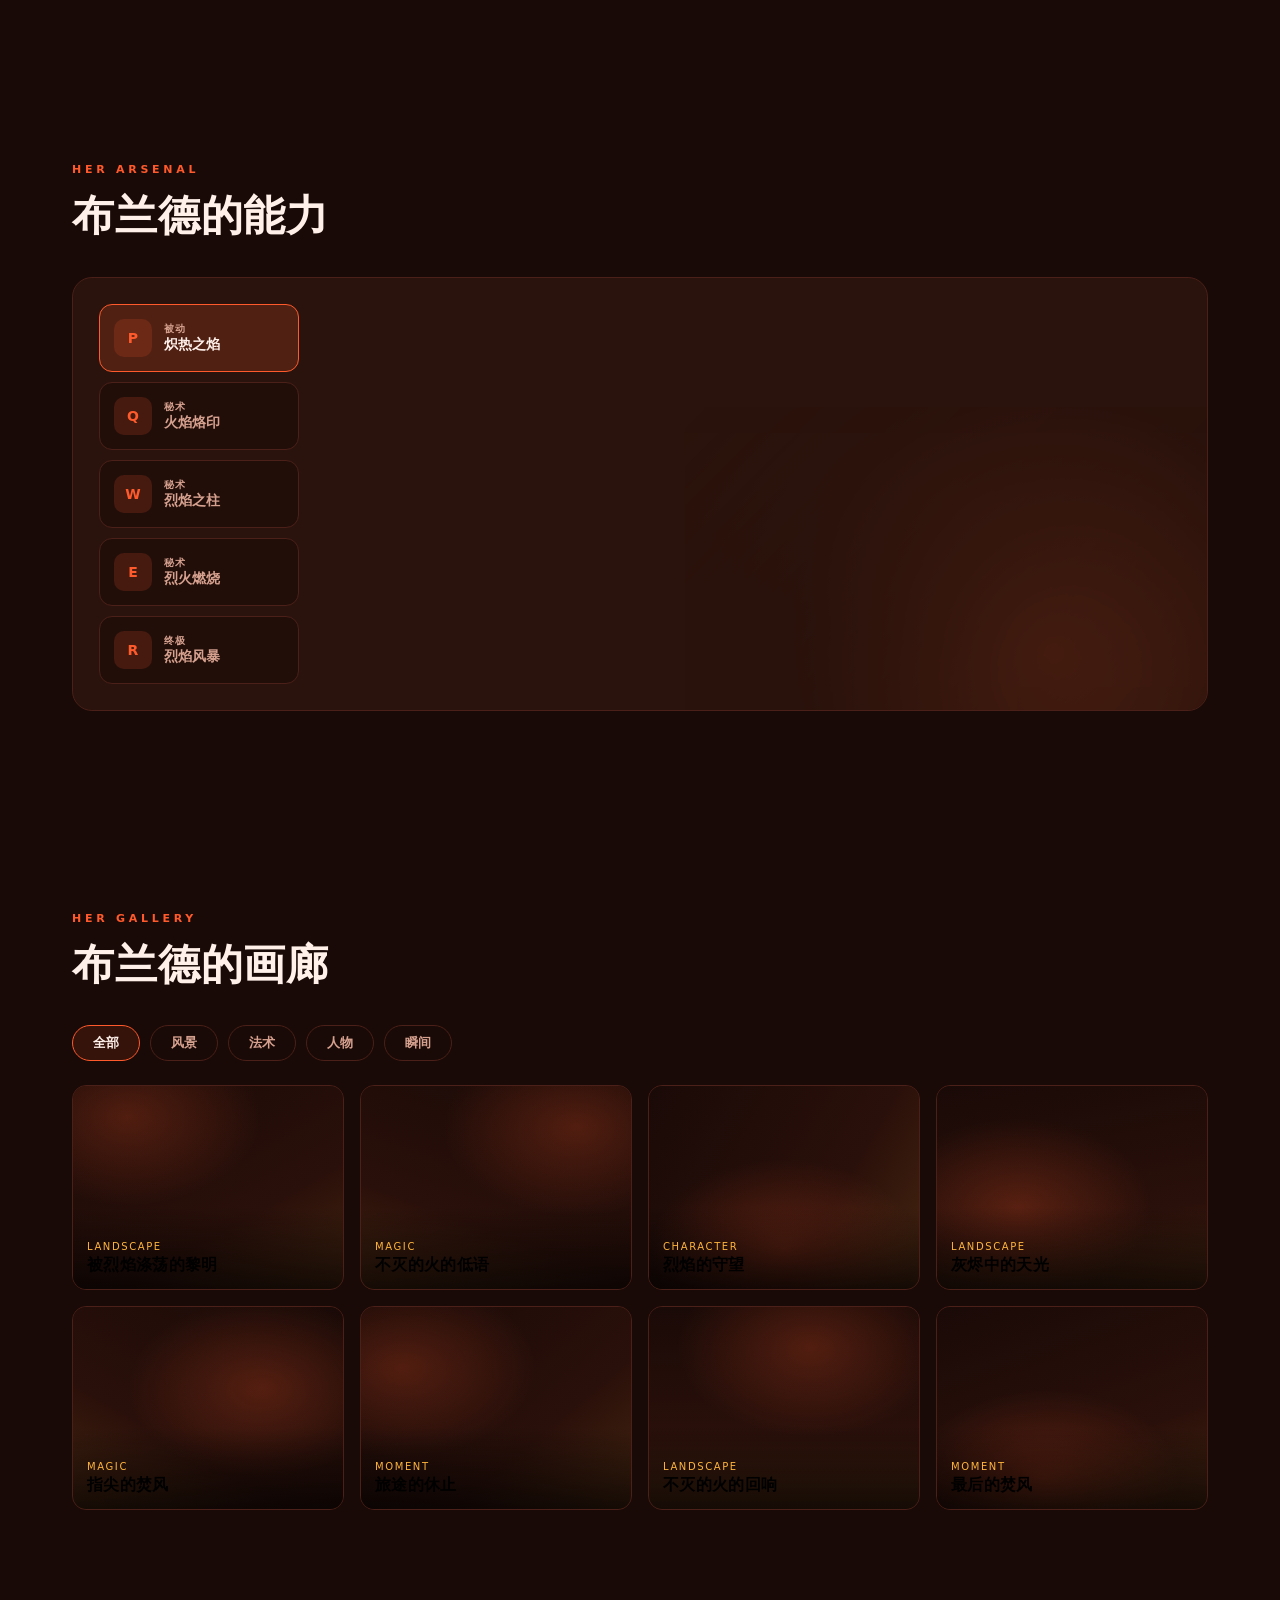
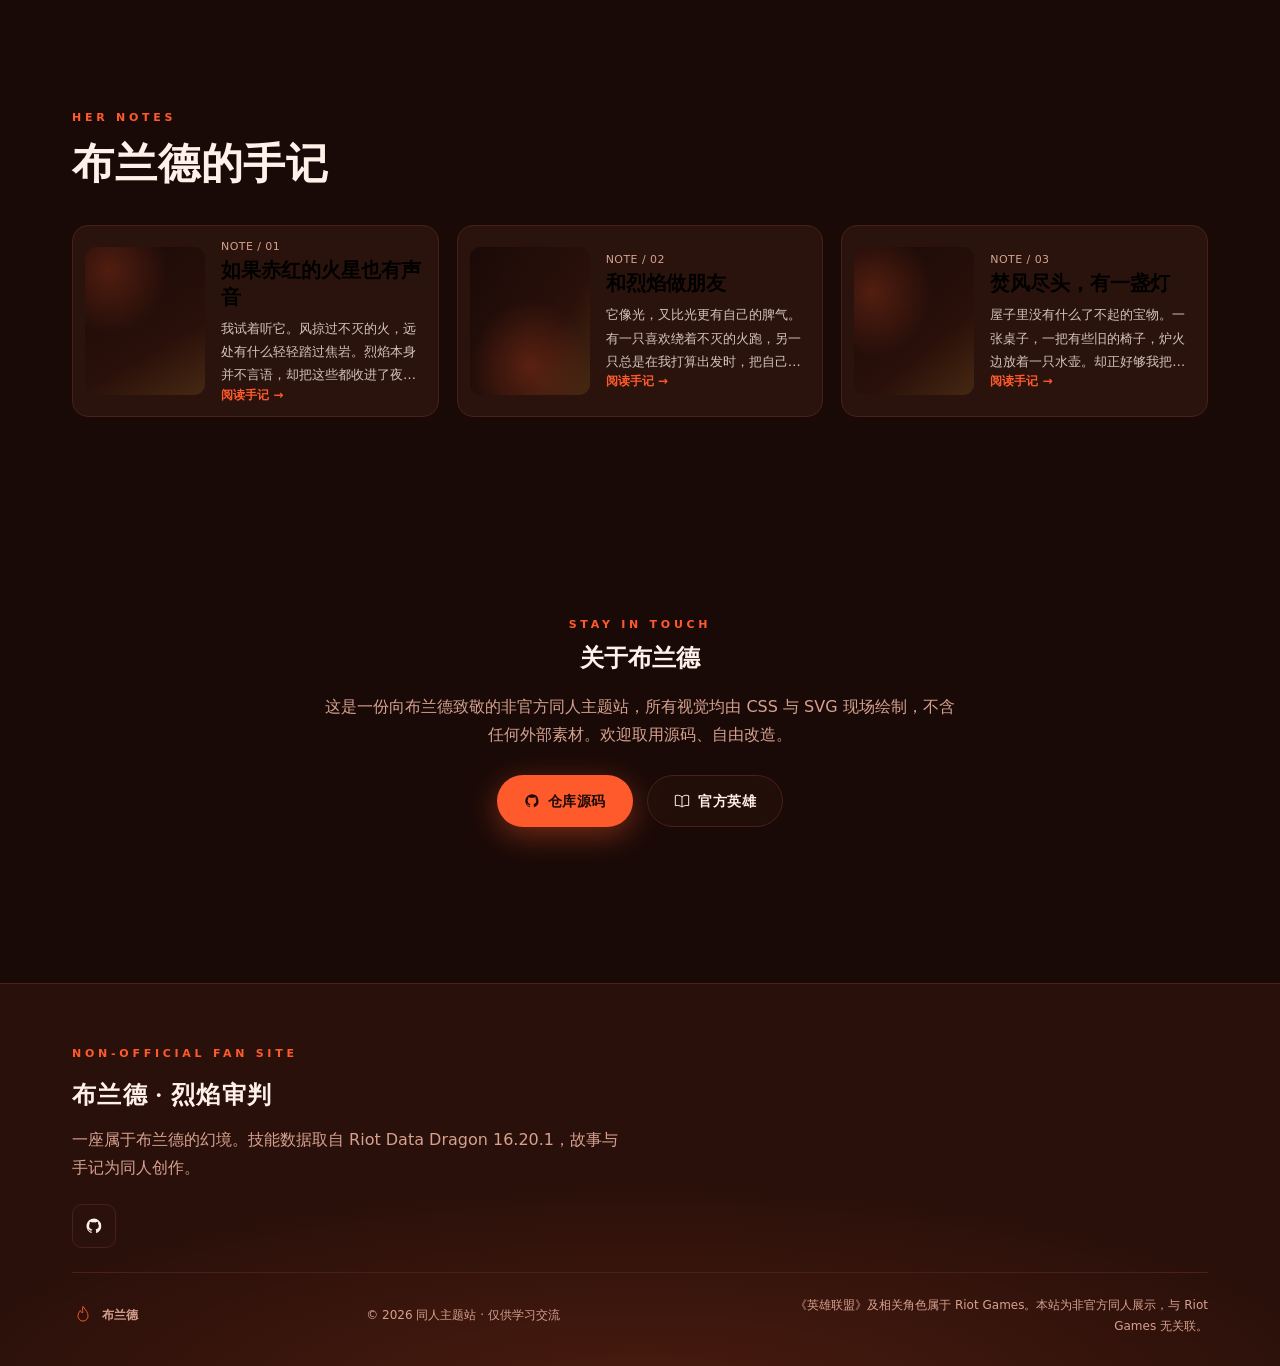
==== commit 8a561158: "feat: add hero image and regenerate site" ====
--- a/index.html
+++ b/index.html
@@ -35,7 +35,7 @@
   <main id="main">
     <section id="home" class="hero" aria-labelledby="hero-title" aria-roledescription="轮播图">
       <div class="hero-slides"><div class="hero-track" id="hero-track">
-        <div class="hero-image" data-label="主视觉" role="img" aria-label="主视觉：布兰德的主题幻境" style="background:radial-gradient(120% 90% at 25% 15%, #ff5a2c40 0%, transparent 55%), radial-gradient(90% 80% at 85% 80%, #ffb43c2e 0%, transparent 50%), linear-gradient(155deg, #1a0a07 0%, #2a100a 55%, #ff5a2c1f 100%)"></div>
+        <div class="hero-image" data-label="主视觉" role="img" aria-label="主视觉：布兰德的主题幻境" style="background:radial-gradient(120% 90% at 25% 15%, #ff5a2c33 0%, transparent 55%), url('assets/hero.png') center/cover no-repeat, linear-gradient(155deg, #1a0a07 0%, #2a100a 100%)"></div>
 <div class="hero-image" data-label="幻境" role="img" aria-label="幻境：布兰德的主题幻境" style="background:radial-gradient(100% 100% at 80% 20%, #ffb43c33 0%, transparent 55%), linear-gradient(200deg, #2a100a 0%, #1a0a07 60%, #ff5a2c22 100%)"></div>
 <div class="hero-image" data-label="余光" role="img" aria-label="余光：布兰德的主题幻境" style="background:radial-gradient(110% 90% at 50% 90%, #ff5a2c33 0%, transparent 55%), linear-gradient(120deg, #1a0a07 0%, #2a100a 70%, #ffb43c1f 100%)"></div>
       </div></div>
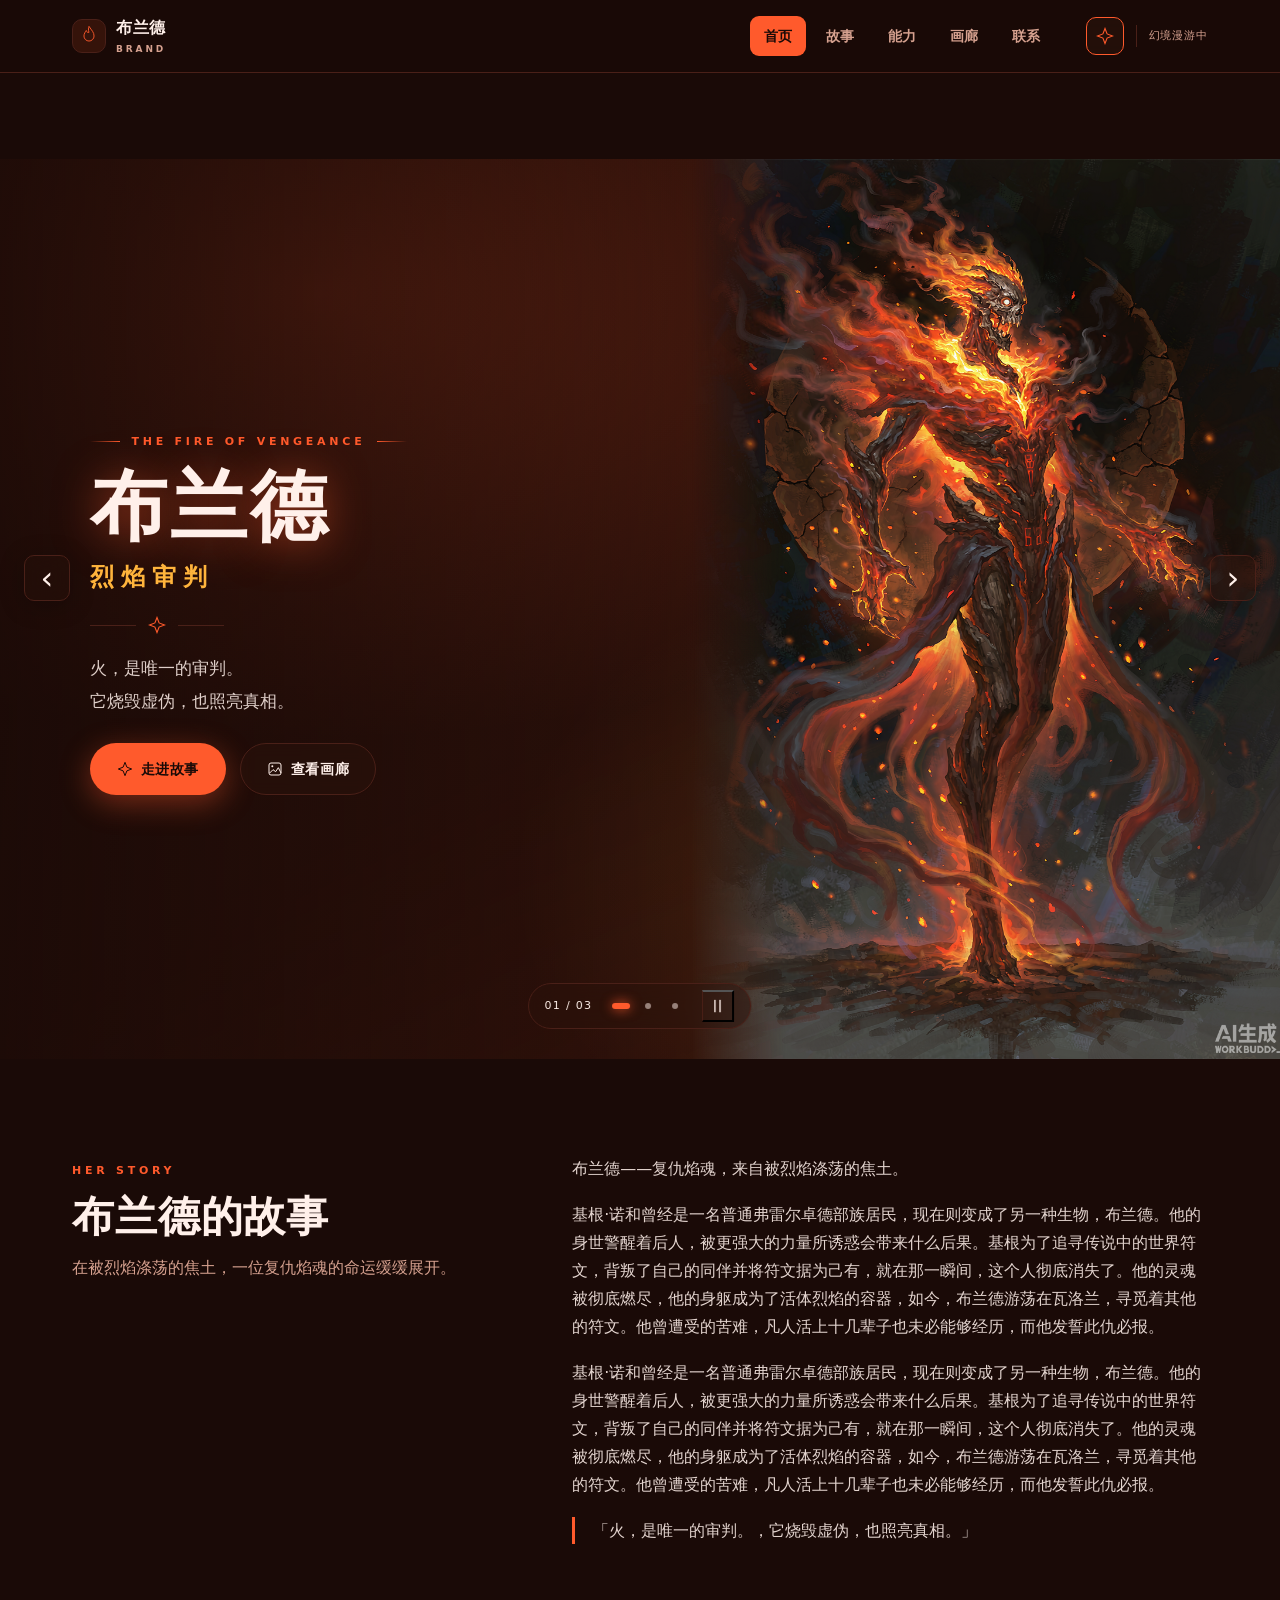
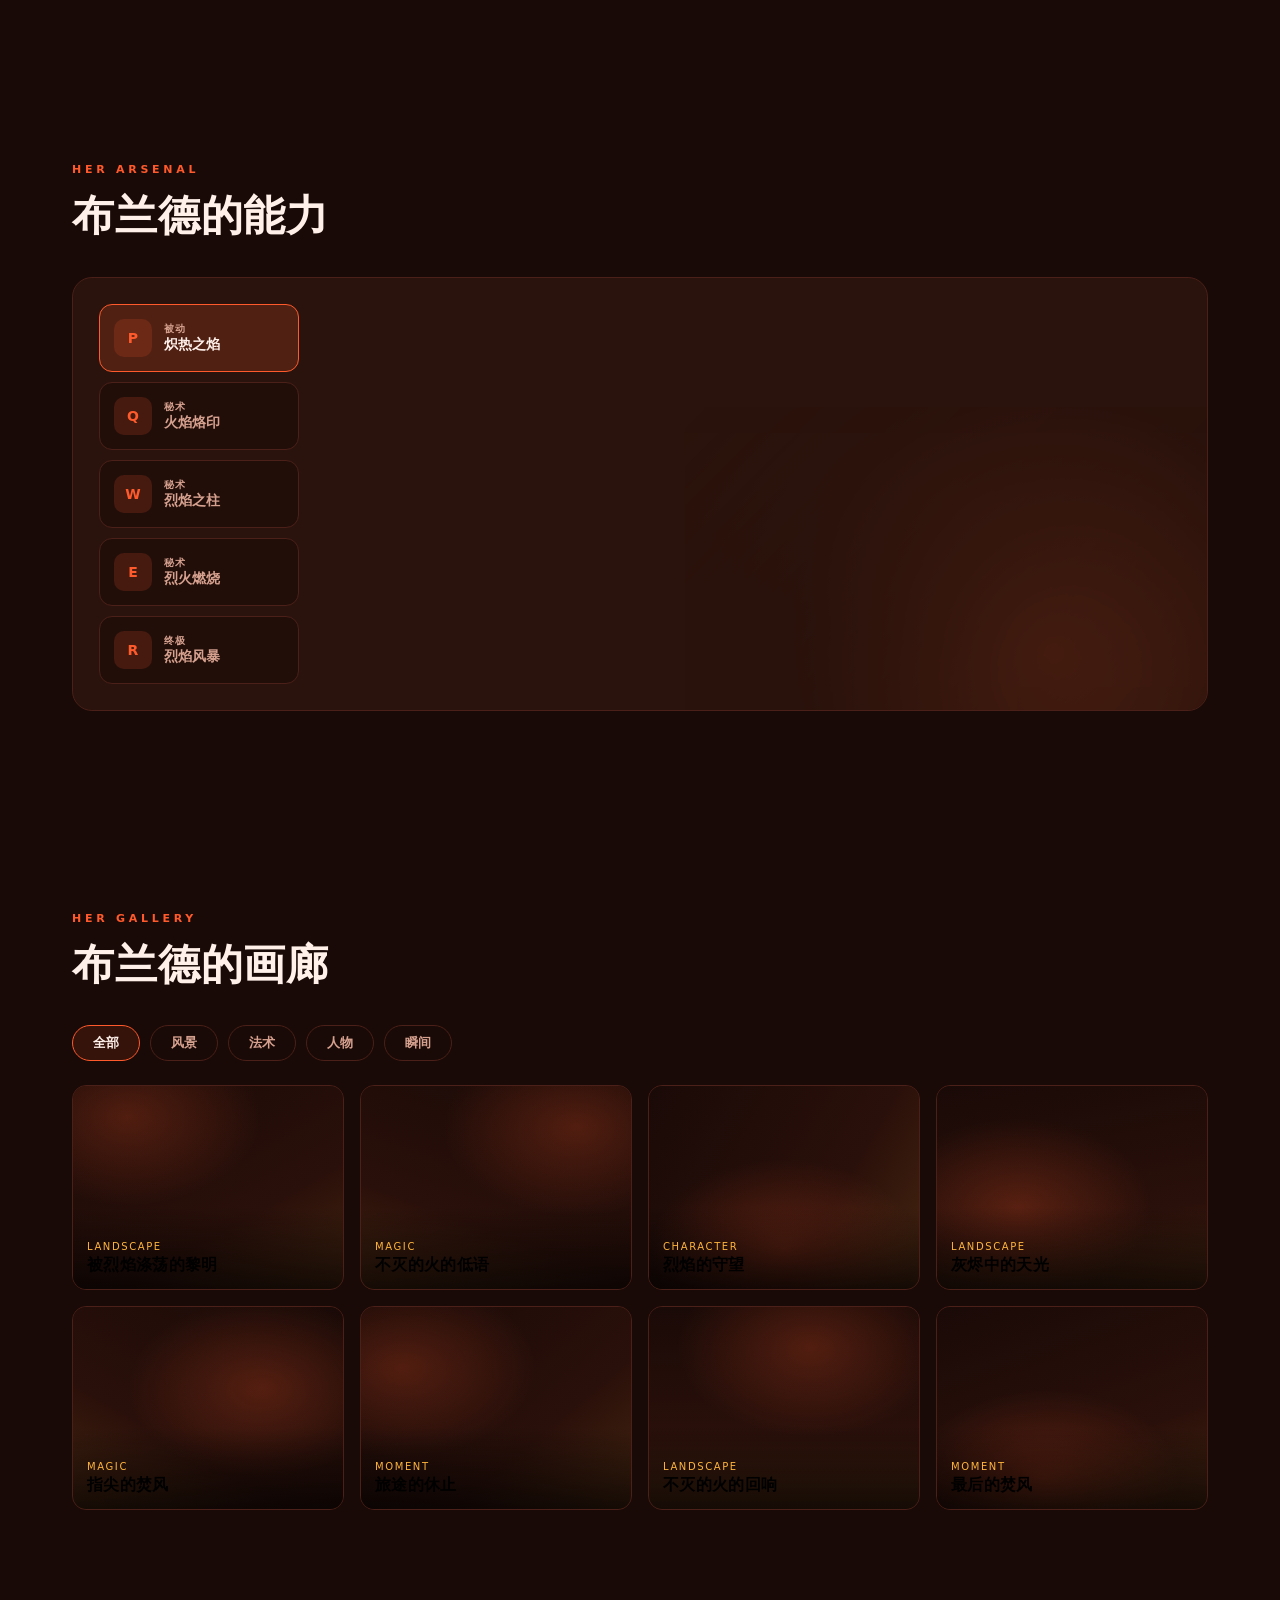
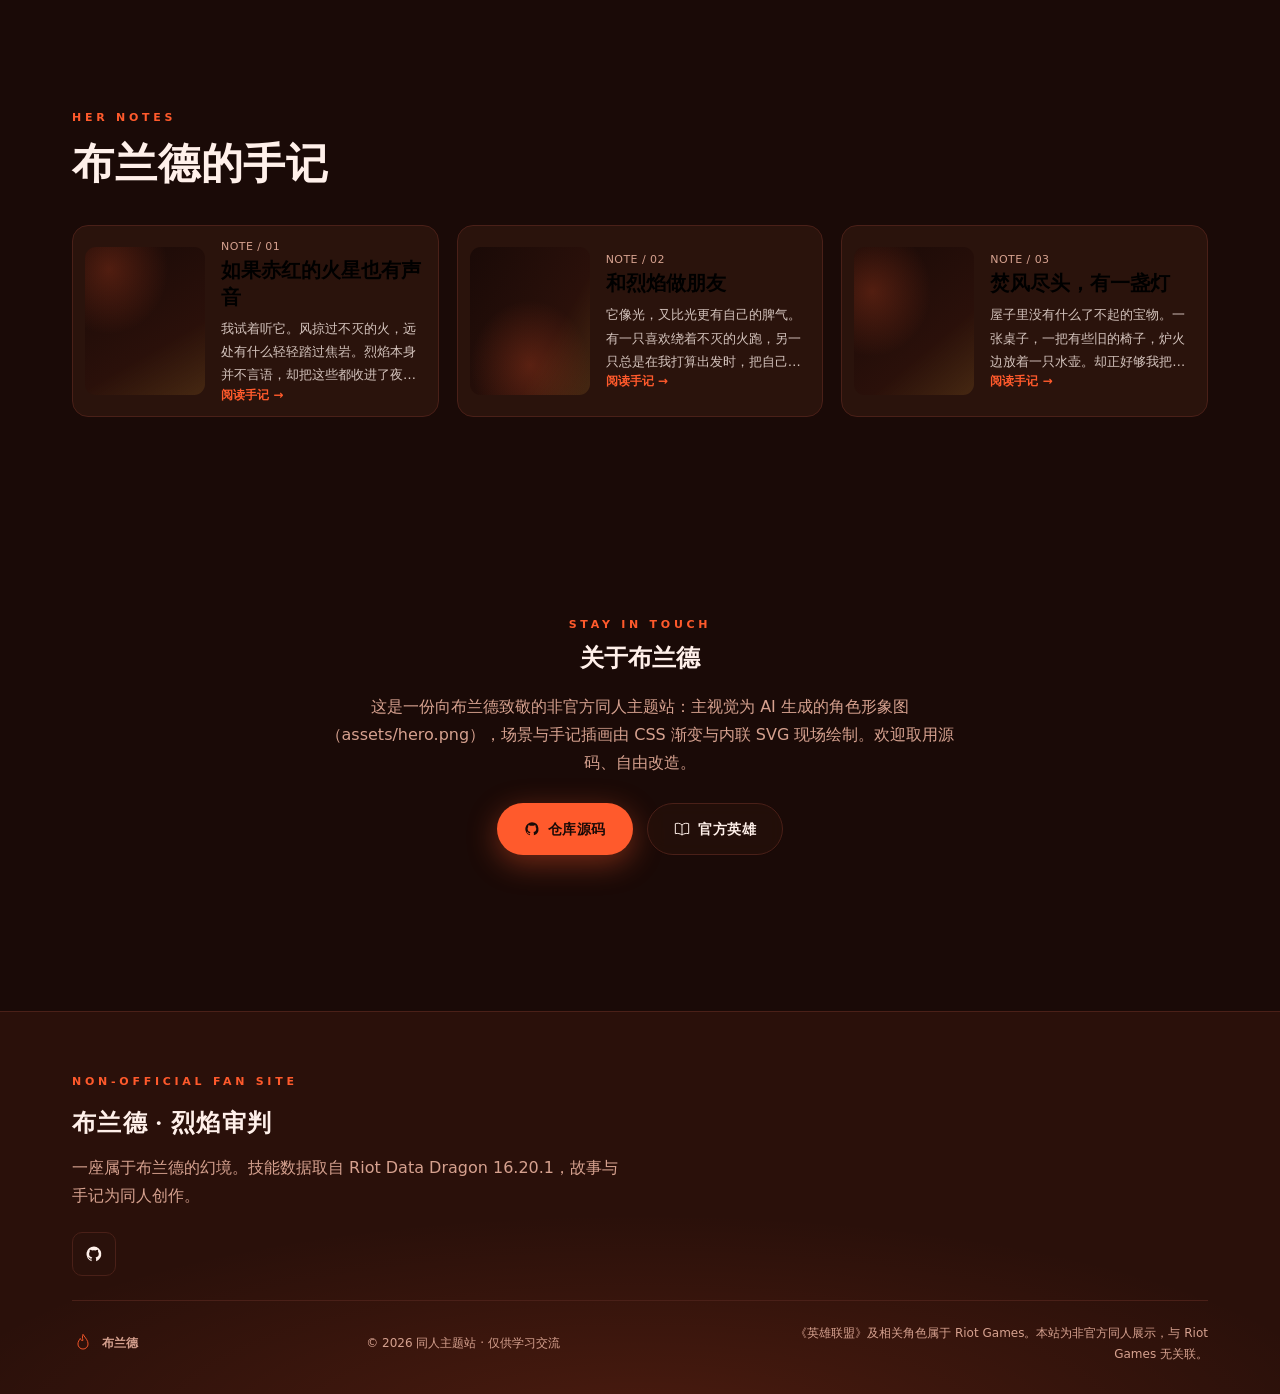
==== commit bfdb6844: "feat: showcase champion portrait in hero (left copy + right character art)" ====
--- a/index.html
+++ b/index.html
@@ -35,11 +35,12 @@
   <main id="main">
     <section id="home" class="hero" aria-labelledby="hero-title" aria-roledescription="轮播图">
       <div class="hero-slides"><div class="hero-track" id="hero-track">
-        <div class="hero-image" data-label="主视觉" role="img" aria-label="主视觉：布兰德的主题幻境" style="background:radial-gradient(120% 90% at 25% 15%, #ff5a2c33 0%, transparent 55%), url('assets/hero.png') center/cover no-repeat, linear-gradient(155deg, #1a0a07 0%, #2a100a 100%)"></div>
-<div class="hero-image" data-label="幻境" role="img" aria-label="幻境：布兰德的主题幻境" style="background:radial-gradient(100% 100% at 80% 20%, #ffb43c33 0%, transparent 55%), linear-gradient(200deg, #2a100a 0%, #1a0a07 60%, #ff5a2c22 100%)"></div>
-<div class="hero-image" data-label="余光" role="img" aria-label="余光：布兰德的主题幻境" style="background:radial-gradient(110% 90% at 50% 90%, #ff5a2c33 0%, transparent 55%), linear-gradient(120deg, #1a0a07 0%, #2a100a 70%, #ffb43c1f 100%)"></div>
+        <div class="hero-image" data-label="主视觉" role="img" aria-label="主视觉：布兰德的主题幻境" aria-hidden="true" style="background:radial-gradient(120% 90% at 25% 15%, #ff5a2c40 0%, transparent 55%), radial-gradient(90% 80% at 85% 80%, #ffb43c2e 0%, transparent 50%), linear-gradient(155deg, #1a0a07 0%, #2a100a 55%, #ff5a2c1f 100%)"></div>
+<div class="hero-image" data-label="幻境" role="img" aria-label="幻境：布兰德的主题幻境" aria-hidden="true" style="background:radial-gradient(100% 100% at 80% 20%, #ffb43c33 0%, transparent 55%), linear-gradient(200deg, #2a100a 0%, #1a0a07 60%, #ff5a2c22 100%)"></div>
+<div class="hero-image" data-label="余光" role="img" aria-label="余光：布兰德的主题幻境" aria-hidden="true" style="background:radial-gradient(110% 90% at 50% 90%, #ff5a2c33 0%, transparent 55%), linear-gradient(120deg, #1a0a07 0%, #2a100a 70%, #ffb43c1f 100%)"></div>
       </div></div>
       <div class="hero-shade"></div><div class="particles" aria-hidden="true"></div>
+      <div class="hero-portrait"><img src="assets/hero.png" alt="布兰德（复仇焰魂）角色形象插画" width="1024" height="1536" fetchpriority="high"></div>
       <button class="hero-arrow hero-previous icon-button" type="button" aria-label="上一张主视觉" aria-controls="hero-track" hidden>‹</button>
       <button class="hero-arrow hero-next icon-button" type="button" aria-label="下一张主视觉" aria-controls="hero-track" hidden>›</button>
       <div class="hero-content">
@@ -133,7 +134,7 @@
       <div class="contact-inner">
         <p class="eyebrow">STAY IN TOUCH</p>
         <h2 id="contact-title">关于布兰德</h2>
-        <p class="contact-copy">这是一份向布兰德致敬的非官方同人主题站，所有视觉均由 CSS 与 SVG 现场绘制，不含任何外部素材。欢迎取用源码、自由改造。</p>
+        <p class="contact-copy">这是一份向布兰德致敬的非官方同人主题站：主视觉为 AI 生成的角色形象图（assets/hero.png），场景与手记插画由 CSS 渐变与内联 SVG 现场绘制。欢迎取用源码、自由改造。</p>
         <div class="contact-actions">
           <a class="button button-primary" href="https://github.com/heqiangdiao-wq/lol-brand" rel="noopener"><svg><use href="#icon-github"/></svg>仓库源码</a>
           <a class="button button-glass" href="https://www.leagueoflegends.com/zh-tw/champions/" rel="noopener"><svg><use href="#icon-book"/></svg>官方英雄</a>
--- a/styles.css
+++ b/styles.css
@@ -43,26 +43,28 @@
 .nav-note{display:none}}
 
 /* ====== hero ====== */
-.hero{position:relative;height:100svh;min-height:620px;display:flex;align-items:flex-end;overflow:hidden}
-.hero-slides{position:absolute;inset:0;z-index:-3;overflow:hidden}
+.hero{position:relative;height:100svh;min-height:640px;display:flex;align-items:center;overflow:hidden}
+.hero-slides{position:absolute;inset:0;z-index:-4;overflow:hidden}
+.hero-portrait{position:absolute;top:0;right:0;bottom:0;width:min(46vw,660px);z-index:-3;pointer-events:none}
+.hero-portrait img{width:100%;height:100%;object-fit:cover;object-position:50% 16%;display:block;-webkit-mask-image:linear-gradient(90deg,transparent 0,#000 16%);mask-image:linear-gradient(90deg,transparent 0,#000 16%);filter:drop-shadow(0 0 60px color-mix(in srgb,var(--primary) 26%,transparent))}
 .hero-track{display:flex;width:100%;height:100%;will-change:transform}
 .hero-track.is-ready{transition:transform .8s cubic-bezier(.65,0,.35,1)}
 .hero-track>.hero-image{flex:0 0 100%;width:100%;height:100%;min-width:0;background-size:cover;background-position:center}
-.hero-shade{position:absolute;inset:0;z-index:-2;background:linear-gradient(180deg,rgba(0,0,0,.15) 0%,transparent 35%,transparent 55%,color-mix(in srgb,var(--bg) 92%,transparent) 100%)}
+.hero-shade{position:absolute;inset:0;z-index:-2;background:linear-gradient(90deg,color-mix(in srgb,var(--bg) 80%,transparent) 0%,color-mix(in srgb,var(--bg) 32%,transparent) 36%,transparent 60%)}
 .particles{position:absolute;inset:0;z-index:-1;pointer-events:none;overflow:hidden}
 .snowflake{position:absolute;top:-8%;width:6px;height:6px;border-radius:50%;background:var(--flake);opacity:.7;box-shadow:0 0 8px var(--flake);animation:fall linear infinite}
 @keyframes fall{0%{transform:translateY(-10vh) translateX(0)}100%{transform:translateY(112vh) translateX(20px)}}
-.hero-content{position:relative;z-index:3;max-width:760px;padding:0 30px 92px;margin:0 auto;width:100%;text-align:center}
+.hero-content{position:relative;z-index:3;width:min(560px,46vw);padding:110px 0;margin:0 0 0 7vw;text-align:left}
 .eyebrow{display:inline-flex;align-items:center;gap:12px;font-size:11px;letter-spacing:.34em;color:var(--primary);font-weight:700}
 .eyebrow span{width:30px;height:1px;background:linear-gradient(90deg,transparent,var(--primary))}
 .eyebrow span:last-child{background:linear-gradient(90deg,var(--primary),transparent)}
-.hero h1{font-family:var(--serif);font-size:96px;line-height:1;margin:16px 0 6px;letter-spacing:.04em;text-shadow:0 4px 40px color-mix(in srgb,var(--primary) 50%,transparent)}
+.hero h1{font-family:var(--serif);font-size:clamp(56px,6vw,92px);line-height:1.06;margin:16px 0 8px;letter-spacing:.04em;text-shadow:0 4px 40px color-mix(in srgb,var(--primary) 50%,transparent)}
 .hero-subtitle{font-size:24px;color:var(--accent);letter-spacing:.3em;font-weight:600}
-.ornament{display:flex;align-items:center;justify-content:center;gap:12px;margin:18px 0}
+.ornament{display:flex;align-items:center;gap:12px;margin:18px 0}
 .ornament i{width:46px;height:1px;background:var(--line)}
 .ornament svg{width:18px;height:18px;color:var(--primary);fill:none;stroke:var(--primary);stroke-width:1.4}
 .hero-description{font-size:17px;color:color-mix(in srgb,var(--text) 86%,transparent);line-height:1.9}
-.hero-actions{display:flex;gap:14px;justify-content:center;margin-top:26px;flex-wrap:wrap}
+.hero-actions{display:flex;gap:14px;margin-top:26px;flex-wrap:wrap}
 .button{display:inline-flex;align-items:center;gap:8px;padding:13px 26px;border-radius:30px;font-weight:700;font-size:14px;letter-spacing:.04em;transition:.2s;border:1px solid transparent}
 .button svg{width:16px;height:16px;fill:currentColor}
 .button-primary{background:var(--primary);color:var(--bg);box-shadow:0 8px 30px color-mix(in srgb,var(--primary) 40%,transparent)}
@@ -89,7 +91,8 @@
 .story-inner{display:grid;grid-template-columns:1fr 1.4fr;gap:46px;align-items:start}
 .story-copy p{margin-bottom:18px;font-size:16px;color:color-mix(in srgb,var(--text) 88%,transparent)}
 .story-quote{font-family:var(--serif);font-size:22px;color:var(--primary);border-left:3px solid var(--primary);padding-left:18px;line-height:1.7}
-@media(max-width:760px){.story-inner{grid-template-columns:1fr;gap:24px}.section-heading h2{font-size:32px}.hero h1{font-size:64px}.hero-subtitle{font-size:18px}}
+@media(max-width:860px){.hero{align-items:flex-end;min-height:600px}.hero-portrait{width:100%;left:0;right:auto;opacity:.62}.hero-portrait img{object-position:50% 12%;-webkit-mask-image:linear-gradient(180deg,#000 0 32%,transparent 74%);mask-image:linear-gradient(180deg,#000 0 32%,transparent 74%);filter:none}.hero-content{width:100%;max-width:640px;margin:0 auto;padding:0 22px 118px;text-align:center}.ornament{justify-content:center}.hero-actions{justify-content:center}.hero-shade{background:linear-gradient(180deg,rgba(0,0,0,.18) 0%,transparent 30%,transparent 46%,color-mix(in srgb,var(--bg) 94%,transparent) 100%)}}
+@media(max-width:760px){.story-inner{grid-template-columns:1fr;gap:24px}.section-heading h2{font-size:32px}.hero-subtitle{font-size:18px}}
 
 /* ====== abilities ====== */
 .ability-panel{display:grid;grid-template-columns:200px 1fr;gap:26px;background:var(--panel);border:1px solid var(--line);border-radius:20px;padding:26px;position:relative;overflow:hidden;min-height:420px}
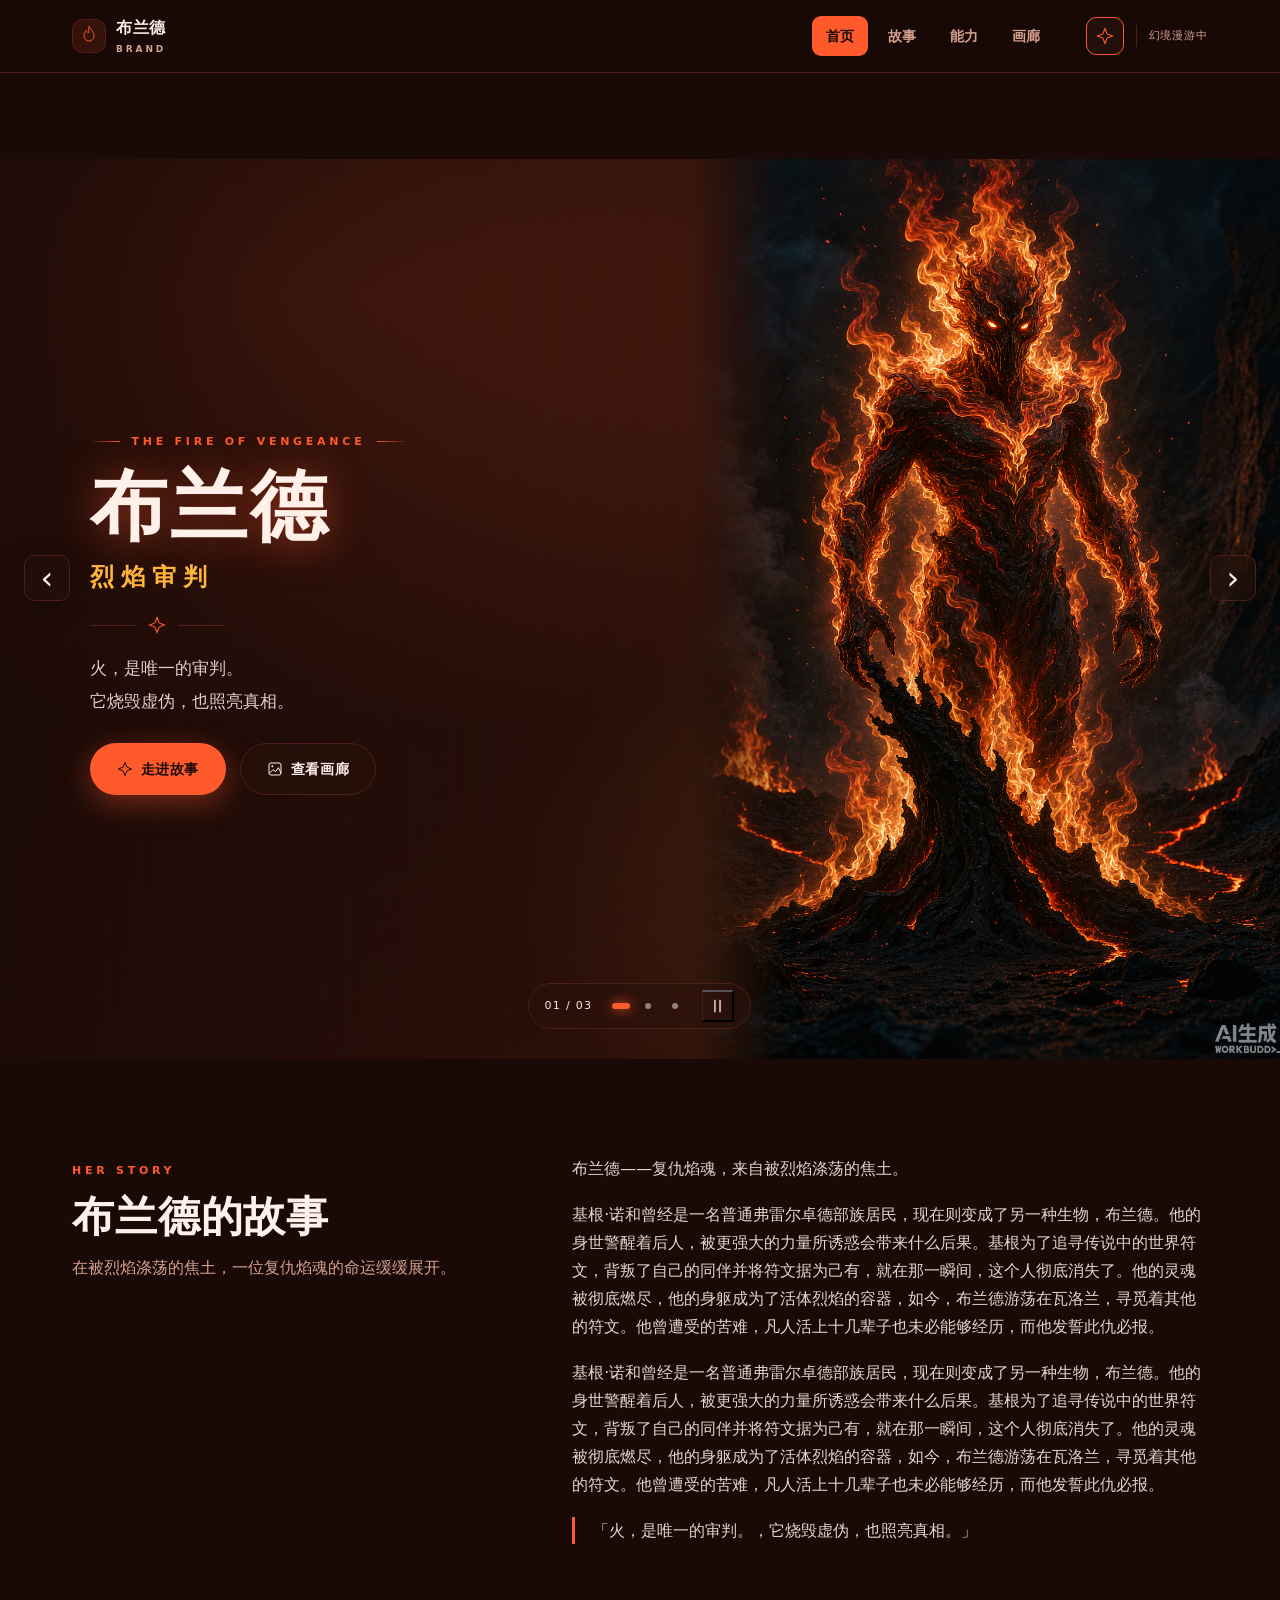
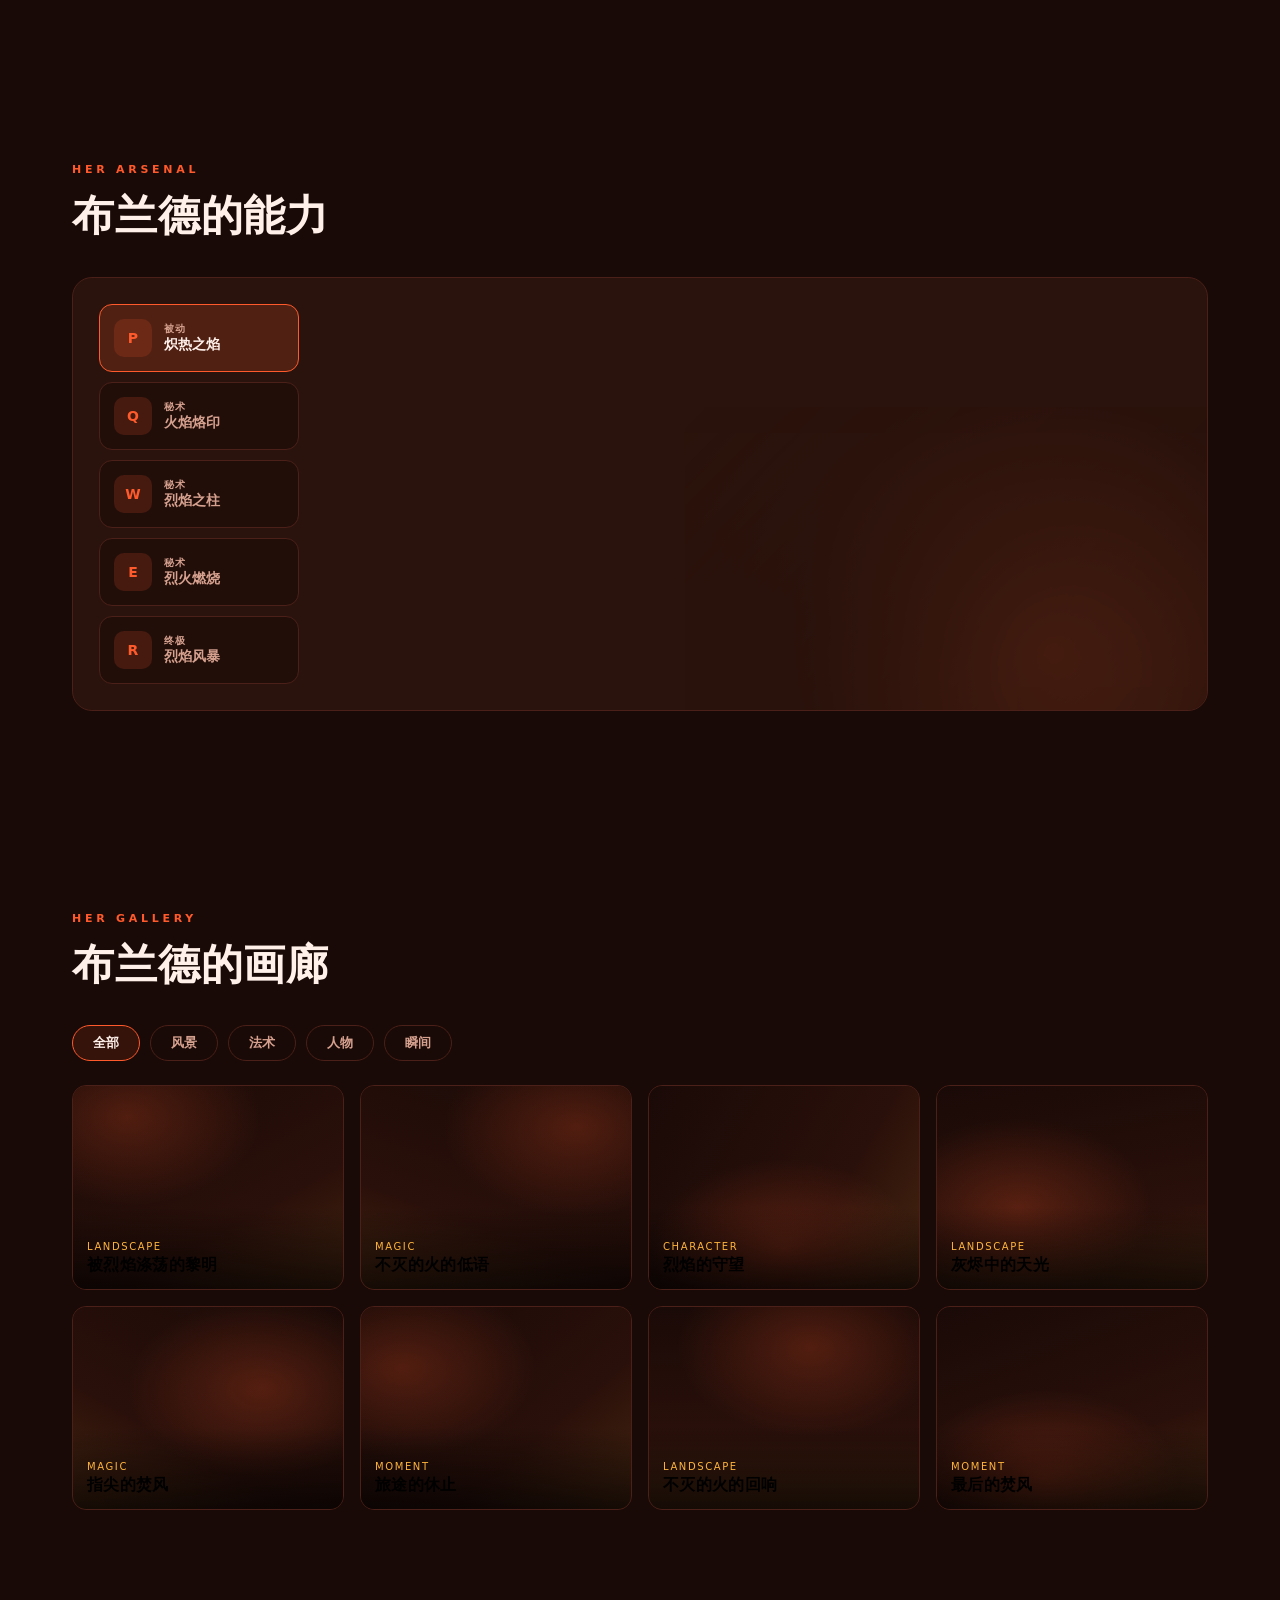
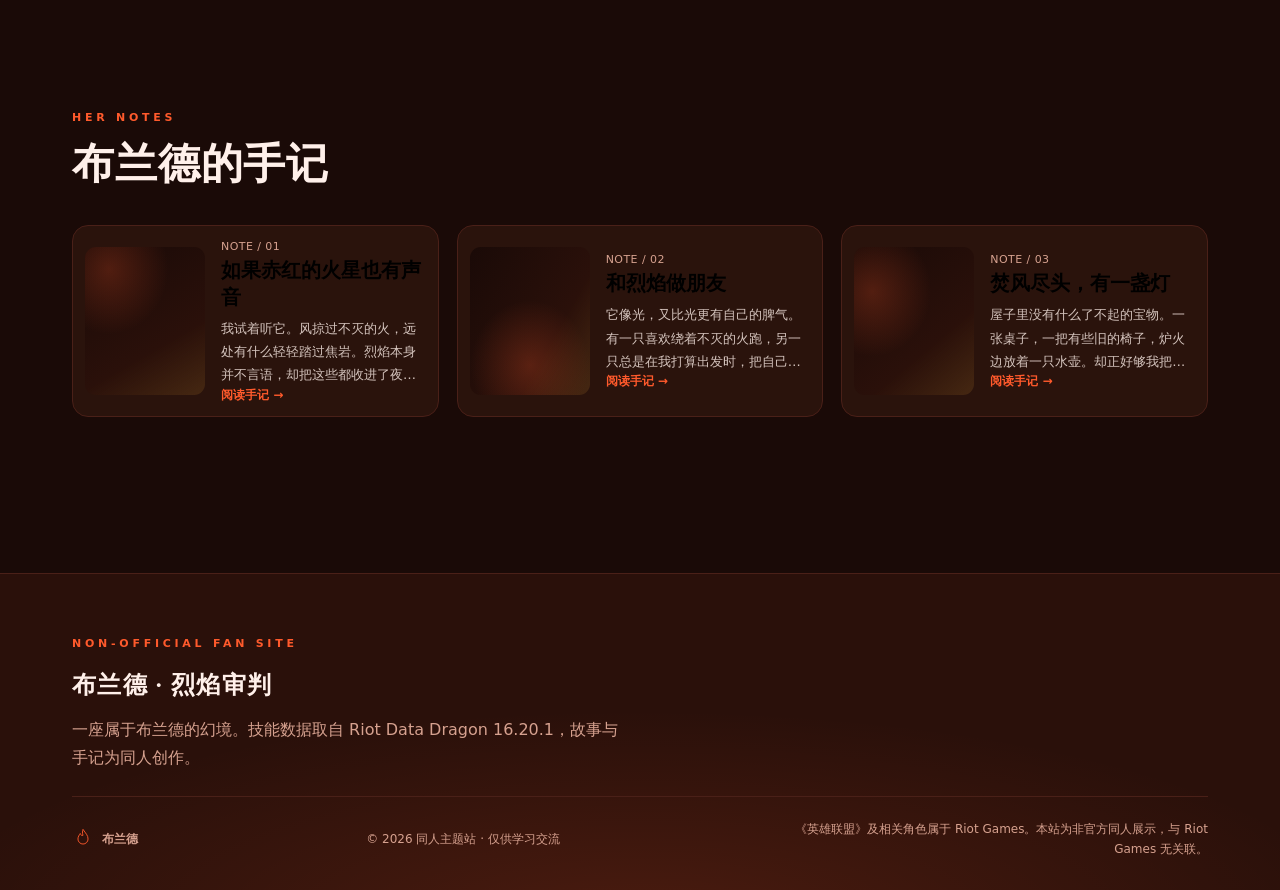
==== commit 713f60ed: "refactor: remove contact section, social links and external contact details" ====
--- a/index.html
+++ b/index.html
@@ -18,15 +18,13 @@
     <symbol id="icon-moon" viewBox="0 0 24 24"><path d="M20.8 14A9 9 0 0 1 10 3.2 9 9 0 1 0 20.8 14Z" fill="none" stroke="currentColor" stroke-width="1.5"/></symbol>
     <symbol id="icon-image" viewBox="0 0 24 24"><rect x="3" y="3" width="18" height="18" rx="3" fill="none" stroke="currentColor" stroke-width="1.5"/><circle cx="8" cy="8" r="1.5" fill="currentColor"/><path d="m4 18 5-5 4 3 4-6 4 8" fill="none" stroke="currentColor" stroke-width="1.5"/></symbol>
     <symbol id="icon-book" viewBox="0 0 24 24"><path d="M12 6C9 3 5 3 2 4v15c4-1 7 0 10 2 3-2 6-3 10-2V4c-3-1-7-1-10 2Zm0 0v15" fill="none" stroke="currentColor" stroke-width="1.5"/></symbol>
-    <symbol id="icon-mail" viewBox="0 0 24 24"><rect x="2" y="4" width="20" height="16" rx="3" fill="none" stroke="currentColor" stroke-width="1.5"/><path d="m3 5 9 8 9-8" fill="none" stroke="currentColor" stroke-width="1.5"/></symbol>
-    <symbol id="icon-github" viewBox="0 0 24 24"><path d="M12 2a10 10 0 0 0-3.2 19.5v-2.3c-2.6.6-3.2-1.1-3.2-1.1-.4-1-1-1.3-1-1.3-.9-.6.1-.6.1-.6 1 0 1.5 1 1.5 1 .9 1.5 2.3 1 2.8.8.1-.7.4-1.2.7-1.5-2.1-.2-4.3-1.1-4.3-4.8 0-1.1.4-2 1-2.7-.1-.2-.4-1.3.1-2.7 0 0 .9-.3 2.8 1a9.4 9.4 0 0 1 5.1 0c2-1.3 2.8-1 2.8-1 .6 1.4.2 2.5.1 2.7.7.7 1.1 1.6 1.1 2.7 0 3.7-2.2 4.5-4.3 4.8.4.3.7.9.7 1.8v3.2A10 10 0 0 0 12 2Z" fill="currentColor"/></symbol>
   </svg>
 
   <header class="site-header">
     <nav class="navigation" aria-label="主导航">
       <a class="brand" href="#home" aria-label="布兰德首页"><span class="brand-mark"><svg><use href="#icon-sigil"/></svg></span><span>布兰德<small>BRAND</small></span></a>
       <div class="nav-links" id="nav-menu">
-        <a href="#home" class="active">首页</a><a href="#story-detail">故事</a><a href="#ability-detail">能力</a><a href="#gallery">画廊</a><a href="#contact">联系</a>
+        <a href="#home" class="active">首页</a><a href="#story-detail">故事</a><a href="#ability-detail">能力</a><a href="#gallery">画廊</a>
       </div>
       <div class="nav-tools"><button class="icon-button atmosphere-button" type="button" aria-label="关闭粒子效果" aria-pressed="true" title="粒子效果"><svg><use href="#icon-star"/></svg></button><span class="nav-divider"></span><span class="nav-note">幻境漫游中</span><button class="menu-toggle icon-button" type="button" aria-controls="nav-menu" aria-expanded="false" aria-label="打开导航菜单"><span></span><span></span></button></div>
     </nav>
@@ -129,18 +127,6 @@
 <button class="journal-card" data-article="2" aria-label="阅读：焚风尽头，有一盏灯"><span class="journal-art scene-6" aria-hidden="true"></span><span class="journal-copy"><span class="journal-meta">NOTE / 03</span><strong>焚风尽头，有一盏灯</strong><span class="journal-excerpt">屋子里没有什么了不起的宝物。一张桌子，一把有些旧的椅子，炉火边放着一只水壶。却正好够我把斗篷晾开，把不灭的火摊在桌上，让赶了一天路的手指慢慢暖起来。</span><span class="read-label">阅读手记 →</span></span></button>
       </div>
     </section>
-
-    <section id="contact" class="contact-section" aria-labelledby="contact-title">
-      <div class="contact-inner">
-        <p class="eyebrow">STAY IN TOUCH</p>
-        <h2 id="contact-title">关于布兰德</h2>
-        <p class="contact-copy">这是一份向布兰德致敬的非官方同人主题站：主视觉为 AI 生成的角色形象图（assets/hero.png），场景与手记插画由 CSS 渐变与内联 SVG 现场绘制。欢迎取用源码、自由改造。</p>
-        <div class="contact-actions">
-          <a class="button button-primary" href="https://github.com/heqiangdiao-wq/lol-brand" rel="noopener"><svg><use href="#icon-github"/></svg>仓库源码</a>
-          <a class="button button-glass" href="https://www.leagueoflegends.com/zh-tw/champions/" rel="noopener"><svg><use href="#icon-book"/></svg>官方英雄</a>
-        </div>
-      </div>
-    </section>
   </main>
 
   <footer class="site-footer">
@@ -149,9 +135,6 @@
       <p class="eyebrow">NON-OFFICIAL FAN SITE</p>
       <h2>布兰德 · 烈焰审判</h2>
       <p>一座属于布兰德的幻境。技能数据取自 Riot Data Dragon 16.20.1，故事与手记为同人创作。</p>
-      <div class="footer-socials">
-        <a class="icon-button" href="https://github.com/heqiangdiao-wq/lol-brand" rel="noopener" aria-label="GitHub 仓库"><svg><use href="#icon-github"/></svg></a>
-      </div>
       <div class="footer-bottom">
         <p class="footer-brand"><svg class="footer-mark"><use href="#icon-sigil"/></svg> 布兰德</p>
         <p>© <span id="copyright-year">2026</span> 同人主题站 · 仅供学习交流</p>
--- a/styles.css
+++ b/styles.css
@@ -84,7 +84,7 @@
 .hero-dot[aria-disabled="true"]{cursor:default}
 
 /* ====== sections ====== */
-.story-section,.abilities-section,.gallery-section,.journal-section,.contact-section{padding:96px 22px;max-width:1180px;margin:0 auto}
+.story-section,.abilities-section,.gallery-section,.journal-section{padding:96px 22px;max-width:1180px;margin:0 auto}
 .section-heading{margin-bottom:34px}
 .section-heading h2{font-family:var(--serif);font-size:42px;line-height:1.25;margin-top:8px;letter-spacing:.02em}
 .section-intro{color:var(--muted);max-width:620px;margin-top:10px}
@@ -136,12 +136,6 @@
 .read-label{font-size:12px;color:var(--primary);margin-top:8px;font-weight:700}
 @media(max-width:760px){.journal-list{grid-template-columns:1fr}.journal-card{min-height:auto}.journal-art{height:120px}}
 
-/* ====== contact ====== */
-.contact-section{text-align:center}
-.contact-inner{max-width:640px;margin:0 auto}
-.contact-copy{color:var(--muted);font-size:16px;margin:14px 0 26px}
-.contact-actions{display:flex;gap:14px;justify-content:center;flex-wrap:wrap}
-
 /* ====== footer ====== */
 .site-footer{margin-top:60px;position:relative;border-top:1px solid var(--line);background:var(--bg-2)}
 .footer-glow{position:absolute;inset:0;overflow:hidden;pointer-events:none}
@@ -149,8 +143,6 @@
 .footer-content{max-width:1180px;margin:0 auto;padding:54px 22px 30px;position:relative}
 .footer-content h2{font-family:var(--serif);font-size:24px;margin:8px 0 10px;letter-spacing:.06em}
 .footer-content>p:not(.eyebrow){color:var(--muted);max-width:560px}
-.footer-socials{margin:22px 0}
-.footer-socials .icon-button{width:44px;height:44px}
 .footer-bottom{display:flex;align-items:center;justify-content:space-between;gap:16px;flex-wrap:wrap;padding-top:22px;border-top:1px solid var(--line);margin-top:24px}
 .footer-brand{display:flex;align-items:center;gap:8px;font-weight:800}
 .footer-mark{width:22px;height:22px;color:var(--primary)}
